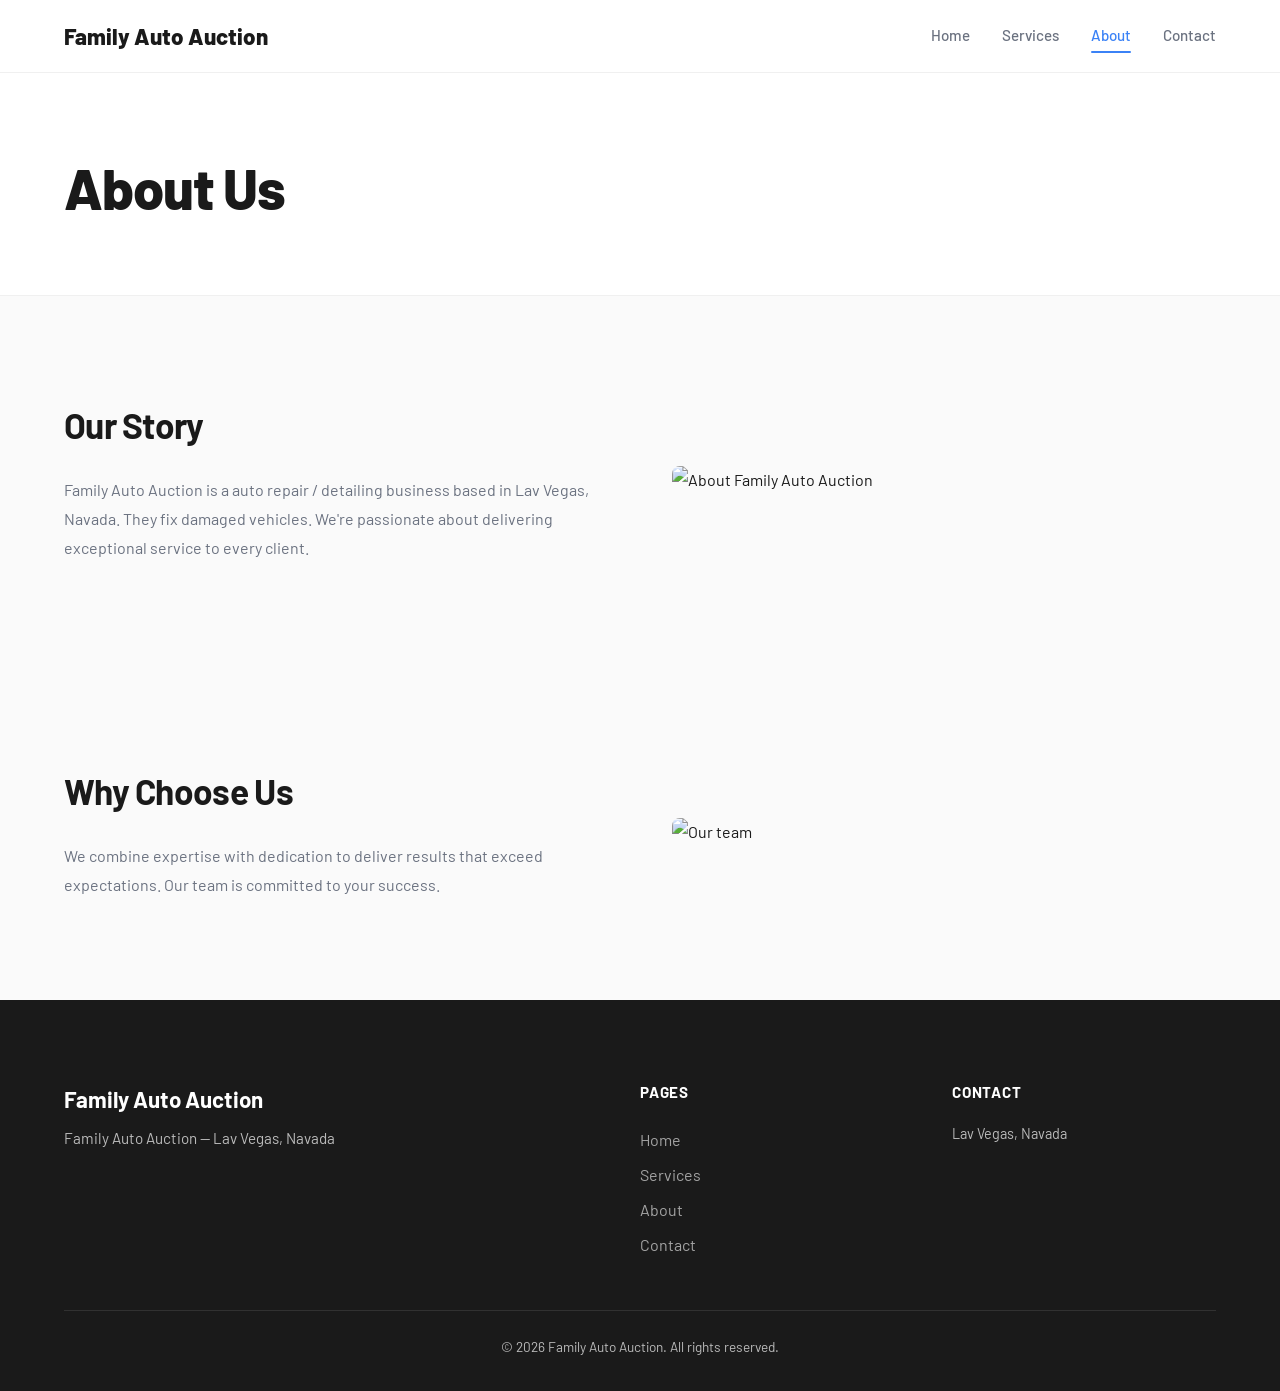
==== about.html @ 55a5dd32 "Initial site build" ====
<!DOCTYPE html>
<html lang="en">
<head>
  <meta charset="UTF-8">
  <meta name="viewport" content="width=device-width, initial-scale=1.0">
  <title>About | Family Auto Auction</title>
  <meta name="description" content="They fix damaged vehicles">
  <meta property="og:title" content="About | Family Auto Auction">
  <meta property="og:description" content="They fix damaged vehicles">
  <meta property="og:image" content="https://images.pexels.com/photos/8986138/pexels-photo-8986138.jpeg?auto=compress&amp;cs=tinysrgb&amp;dpr=2&amp;h=650&amp;w=940">
  <meta property="og:type" content="website">
  <meta name="twitter:card" content="summary_large_image">
  <link rel="preconnect" href="https://fonts.googleapis.com">
  <link rel="preconnect" href="https://fonts.gstatic.com" crossorigin>
  <link href="https://fonts.googleapis.com/css2?family=Barlow:wght@400;600;700;800&family=Barlow:wght@300;400;500;600&display=swap" rel="stylesheet">
  <link rel="stylesheet" href="css/styles.css">
  <script type="application/ld+json">
  {
    "@context": "https://schema.org",
    "@type": "LocalBusiness",
    "name": "Family Auto Auction",
    "description": "They fix damaged vehicles",
    "address": { "@type": "PostalAddress", "addressLocality": "Lav Vegas, Navada" }
  }
  </script>
</head>
<body>

  <nav class="navbar" id="navbar">
    <div class="container nav-container">
      <a href="index.html" class="logo">Family Auto Auction</a>
      <button class="hamburger" id="hamburger" aria-label="Toggle menu">
        <span></span><span></span><span></span>
      </button>
      <div class="nav-links" id="nav-links">
        <a href="index.html" class="">Home</a>
          <a href="services.html" class="">Services</a>
          <a href="about.html" class="active">About</a>
          <a href="contact.html" class="">Contact</a>
      </div>
    </div>
  </nav>

  <section class="page-hero">
    <div class="container">
      <h1 class="fade-in">About Us</h1>
    </div>
  </section>

  <section class="section">
    <div class="container about-grid">
      <div class="about-text fade-in">
        <h2>Our Story</h2>
        <p>Family Auto Auction is a auto repair / detailing business based in Lav Vegas, Navada. They fix damaged vehicles. We're passionate about delivering exceptional service to every client.</p>
      </div>
      <div class="about-image fade-in"><img src="https://images.pexels.com/photos/5313182/pexels-photo-5313182.jpeg?auto=compress&amp;cs=tinysrgb&amp;h=650&amp;w=940" alt="About Family Auto Auction" loading="lazy"></div>
    </div>
  </section>

  
  <section class="section section-alt">
    <div class="container about-grid about-grid-reverse">
      <div class="about-image fade-in"><img src="https://images.pexels.com/photos/8297442/pexels-photo-8297442.jpeg?auto=compress&amp;cs=tinysrgb&amp;h=350" alt="Our team" loading="lazy"></div>
      <div class="about-text fade-in">
        <h2>Why Choose Us</h2>
        <p>We combine expertise with dedication to deliver results that exceed expectations. Our team is committed to your success.</p>
      </div>
    </div>
  </section>


  <footer class="footer">
    <div class="container">
      <div class="footer-grid">
        <div class="footer-brand">
          <h3 class="footer-logo">Family Auto Auction</h3>
          <p class="footer-tagline">Family Auto Auction — Lav Vegas, Navada</p>
        </div>
        <div class="footer-links">
          <h4>Pages</h4>
          <a href="index.html">Home</a>
          <a href="services.html">Services</a>
          <a href="about.html">About</a>
          <a href="contact.html">Contact</a>
        </div>
        <div class="footer-contact">
          <h4>Contact</h4>
          <p>Lav Vegas, Navada</p>
          
        </div>
      </div>
      <div class="footer-bottom">
        <p>&copy; 2026 Family Auto Auction. All rights reserved.</p>
      </div>
    </div>
  </footer>
  <script src="js/main.js"></script>
</body>
</html>
---- css/styles.css ----
*, *::before, *::after { box-sizing: border-box; margin: 0; padding: 0; }

:root {
  --primary: #3B82F6;
  --secondary: #e0aa52;
  --accent: #d3e830;
  --bg: #FAFAFA;
  --surface: #FFFFFF;
  --text: #1A1A1A;
  --text-muted: #6B7280;
  --radius: 8px;
  --font-display: 'Barlow', sans-serif;
  --font-body: 'Barlow', sans-serif;
}

html { scroll-behavior: smooth; }

body {
  font-family: var(--font-body);
  color: var(--text);
  background: var(--bg);
  line-height: 1.7;
  -webkit-font-smoothing: antialiased;
}

.container { max-width: 1200px; margin: 0 auto; padding: 0 24px; }

/* NAV */
.navbar {
  position: fixed; top: 0; left: 0; right: 0; z-index: 1000;
  background: rgba(255,255,255,0.95); backdrop-filter: blur(12px);
  border-bottom: 1px solid rgba(0,0,0,0.06);
  transition: box-shadow 0.3s;
}
.navbar.scrolled { box-shadow: 0 2px 20px rgba(0,0,0,0.08); }
.nav-container { display: flex; align-items: center; justify-content: space-between; height: 72px; }
.logo {
  font-family: var(--font-display); font-weight: 800; font-size: 1.4rem;
  color: var(--text); text-decoration: none;
}
.nav-links { display: flex; gap: 32px; }
.nav-links a {
  font-family: var(--font-body); font-weight: 500; font-size: 0.95rem;
  color: var(--text-muted); text-decoration: none; transition: color 0.2s;
  position: relative;
}
.nav-links a:hover, .nav-links a.active { color: var(--primary); }
.nav-links a.active::after {
  content: ''; position: absolute; bottom: -4px; left: 0; right: 0;
  height: 2px; background: var(--primary); border-radius: 1px;
}
.hamburger {
  display: none; flex-direction: column; gap: 5px; background: none;
  border: none; cursor: pointer; padding: 4px;
}
.hamburger span { display: block; width: 24px; height: 2px; background: var(--text); transition: 0.3s; border-radius: 1px; }
.hamburger.active span:nth-child(1) { transform: rotate(45deg) translate(5px, 5px); }
.hamburger.active span:nth-child(2) { opacity: 0; }
.hamburger.active span:nth-child(3) { transform: rotate(-45deg) translate(5px, -5px); }

/* HERO */
.hero {
  min-height: 100vh; display: flex; align-items: center;
  background-size: cover; background-position: center; position: relative;
}
.hero-overlay {
  position: absolute; inset: 0;
  background: linear-gradient(135deg, rgba(0,0,0,0.7) 0%, rgba(0,0,0,0.4) 100%);
}
.hero-content { position: relative; z-index: 1; max-width: 680px; padding-top: 72px; }
.hero-title {
  font-family: var(--font-display); font-size: clamp(2.5rem, 6vw, 4.5rem);
  font-weight: 800; color: #fff; line-height: 1.1; margin-bottom: 20px;
  letter-spacing: -0.02em;
}
.hero-subtitle { font-size: clamp(1.1rem, 2vw, 1.35rem); color: rgba(255,255,255,0.85); margin-bottom: 36px; line-height: 1.6; }
.hero-ctas { display: flex; gap: 16px; flex-wrap: wrap; }

/* BUTTONS */
.btn {
  display: inline-block; padding: 14px 32px; border-radius: var(--radius);
  font-family: var(--font-body); font-weight: 600; font-size: 1rem;
  text-decoration: none; transition: all 0.25s; cursor: pointer; border: none;
}
.btn-primary { background: var(--primary); color: #fff; }
.btn-primary:hover { filter: brightness(1.1); transform: translateY(-2px); box-shadow: 0 8px 25px rgba(0,0,0,0.15); }
.btn-secondary { background: transparent; color: #fff; border: 2px solid rgba(255,255,255,0.4); }
.btn-secondary:hover { border-color: #fff; background: rgba(255,255,255,0.1); }

/* SECTIONS */
.section { padding: 100px 0; }
.section-alt { background: var(--bg); }
.section-title {
  font-family: var(--font-display); font-size: clamp(2rem, 4vw, 3rem);
  font-weight: 700; text-align: center; margin-bottom: 60px;
  letter-spacing: -0.02em;
}
.page-hero {
  padding: 140px 0 60px; background: var(--surface);
  border-bottom: 1px solid rgba(0,0,0,0.06);
}
.page-hero h1 {
  font-family: var(--font-display); font-size: clamp(2.5rem, 5vw, 3.5rem);
  font-weight: 800; letter-spacing: -0.02em;
}
.page-hero p { color: var(--text-muted); font-size: 1.2rem; margin-top: 12px; }

/* SERVICES */
.services-grid { display: grid; grid-template-columns: repeat(auto-fit, minmax(320px, 1fr)); gap: 32px; }
.service-card {
  background: var(--surface); border-radius: var(--radius); overflow: hidden;
  box-shadow: 0 1px 3px rgba(0,0,0,0.06); transition: transform 0.3s, box-shadow 0.3s;
}
.service-card:hover { transform: translateY(-6px); box-shadow: 0 12px 40px rgba(0,0,0,0.1); }
.service-card-img { width: 100%; height: 220px; object-fit: cover; }
.service-card h3 {
  font-family: var(--font-display); font-size: 1.3rem; font-weight: 700;
  padding: 24px 24px 8px; letter-spacing: -0.01em;
}
.service-card p { padding: 0 24px 24px; color: var(--text-muted); font-size: 0.95rem; }

.services-detail-list { display: flex; flex-direction: column; gap: 80px; }
.service-detail {
  display: grid; grid-template-columns: 1fr 1fr; gap: 48px; align-items: center;
}
.service-detail:nth-child(even) { direction: rtl; }
.service-detail:nth-child(even) > * { direction: ltr; }
.service-detail-img { width: 100%; border-radius: var(--radius); object-fit: cover; aspect-ratio: 4/3; }
.service-detail-content h2 {
  font-family: var(--font-display); font-size: 2rem; font-weight: 700;
  margin-bottom: 16px; letter-spacing: -0.02em;
}
.service-detail-content p { color: var(--text-muted); margin-bottom: 24px; line-height: 1.7; }

/* TESTIMONIALS */
.testimonials-section { background: var(--surface); }
.testimonials-grid { display: grid; grid-template-columns: repeat(auto-fit, minmax(300px, 1fr)); gap: 32px; }
.testimonial-card {
  padding: 32px; background: var(--bg); border-radius: var(--radius);
  border: 1px solid rgba(0,0,0,0.06);
}
.stars { color: var(--accent); font-size: 1.2rem; margin-bottom: 16px; }
.testimonial-text { font-style: italic; color: var(--text); line-height: 1.7; margin-bottom: 16px; }
.testimonial-author { font-weight: 600; color: var(--text-muted); font-size: 0.9rem; }

/* CTA SECTION */
.cta-section {
  position: relative; background-size: cover; background-position: center;
  text-align: center; padding: 120px 0;
}
.cta-content { position: relative; z-index: 1; }
.cta-content h2 {
  font-family: var(--font-display); color: #fff;
  font-size: clamp(2rem, 4vw, 3rem); font-weight: 700; margin-bottom: 16px;
}
.cta-content p { color: rgba(255,255,255,0.85); font-size: 1.15rem; margin-bottom: 32px; max-width: 600px; margin-inline: auto; }

/* ABOUT */
.about-grid { display: grid; grid-template-columns: 1fr 1fr; gap: 64px; align-items: center; }
.about-grid-reverse { direction: rtl; }
.about-grid-reverse > * { direction: ltr; }
.about-text h2 {
  font-family: var(--font-display); font-size: 2.2rem; font-weight: 700;
  margin-bottom: 20px; letter-spacing: -0.02em;
}
.about-text p { color: var(--text-muted); line-height: 1.8; }
.about-image img { width: 100%; border-radius: var(--radius); object-fit: cover; aspect-ratio: 4/3; }

/* CONTACT */
.contact-grid { display: grid; grid-template-columns: 1.2fr 0.8fr; gap: 64px; }
.contact-form { display: flex; flex-direction: column; gap: 20px; }
.form-group { display: flex; flex-direction: column; gap: 6px; }
.form-group label { font-weight: 500; font-size: 0.9rem; color: var(--text); }
.form-group input, .form-group textarea {
  padding: 12px 16px; border: 1px solid rgba(0,0,0,0.12); border-radius: var(--radius);
  font-family: var(--font-body); font-size: 1rem; transition: border-color 0.2s;
  background: var(--surface);
}
.form-group input:focus, .form-group textarea:focus {
  outline: none; border-color: var(--primary); box-shadow: 0 0 0 3px rgba(13,148,136,0.1);
}
.contact-info h3 {
  font-family: var(--font-display); font-size: 1.5rem; font-weight: 700; margin-bottom: 24px;
}
.info-item { margin-bottom: 20px; }
.info-item strong { display: block; font-size: 0.85rem; text-transform: uppercase; letter-spacing: 0.05em; color: var(--primary); margin-bottom: 4px; }
.info-item p { color: var(--text-muted); }

/* FOOTER */
.footer { background: var(--text); color: rgba(255,255,255,0.7); padding: 80px 0 32px; }
.footer-grid { display: grid; grid-template-columns: 2fr 1fr 1fr; gap: 48px; margin-bottom: 48px; }
.footer-logo { font-family: var(--font-display); color: #fff; font-size: 1.4rem; margin-bottom: 8px; }
.footer-tagline { font-size: 0.95rem; }
.footer-links h4, .footer-contact h4 {
  color: #fff; font-family: var(--font-display); font-size: 0.95rem;
  text-transform: uppercase; letter-spacing: 0.05em; margin-bottom: 16px;
}
.footer-links a { display: block; color: rgba(255,255,255,0.6); text-decoration: none; padding: 4px 0; transition: color 0.2s; }
.footer-links a:hover { color: #fff; }
.footer-contact p { font-size: 0.9rem; margin-bottom: 4px; }
.footer-bottom {
  border-top: 1px solid rgba(255,255,255,0.1); padding-top: 24px; text-align: center; font-size: 0.85rem;
}

/* ANIMATIONS */
.fade-in { opacity: 0; transform: translateY(24px); transition: opacity 0.6s ease, transform 0.6s ease; }
.fade-in.visible { opacity: 1; transform: translateY(0); }

/* RESPONSIVE */
@media (max-width: 768px) {
  .hamburger { display: flex; }
  .nav-links {
    position: fixed; top: 72px; left: 0; right: 0; background: var(--surface);
    flex-direction: column; padding: 24px; gap: 16px;
    transform: translateY(-100%); opacity: 0; transition: 0.3s; pointer-events: none;
    box-shadow: 0 4px 20px rgba(0,0,0,0.1);
  }
  .nav-links.open { transform: translateY(0); opacity: 1; pointer-events: all; }
  .hero-content { padding: 0 8px; padding-top: 72px; }
  .services-grid { grid-template-columns: 1fr; }
  .service-detail { grid-template-columns: 1fr; }
  .service-detail:nth-child(even) { direction: ltr; }
  .about-grid, .about-grid-reverse { grid-template-columns: 1fr; direction: ltr; }
  .contact-grid { grid-template-columns: 1fr; }
  .footer-grid { grid-template-columns: 1fr; }
  .testimonials-grid { grid-template-columns: 1fr; }
}
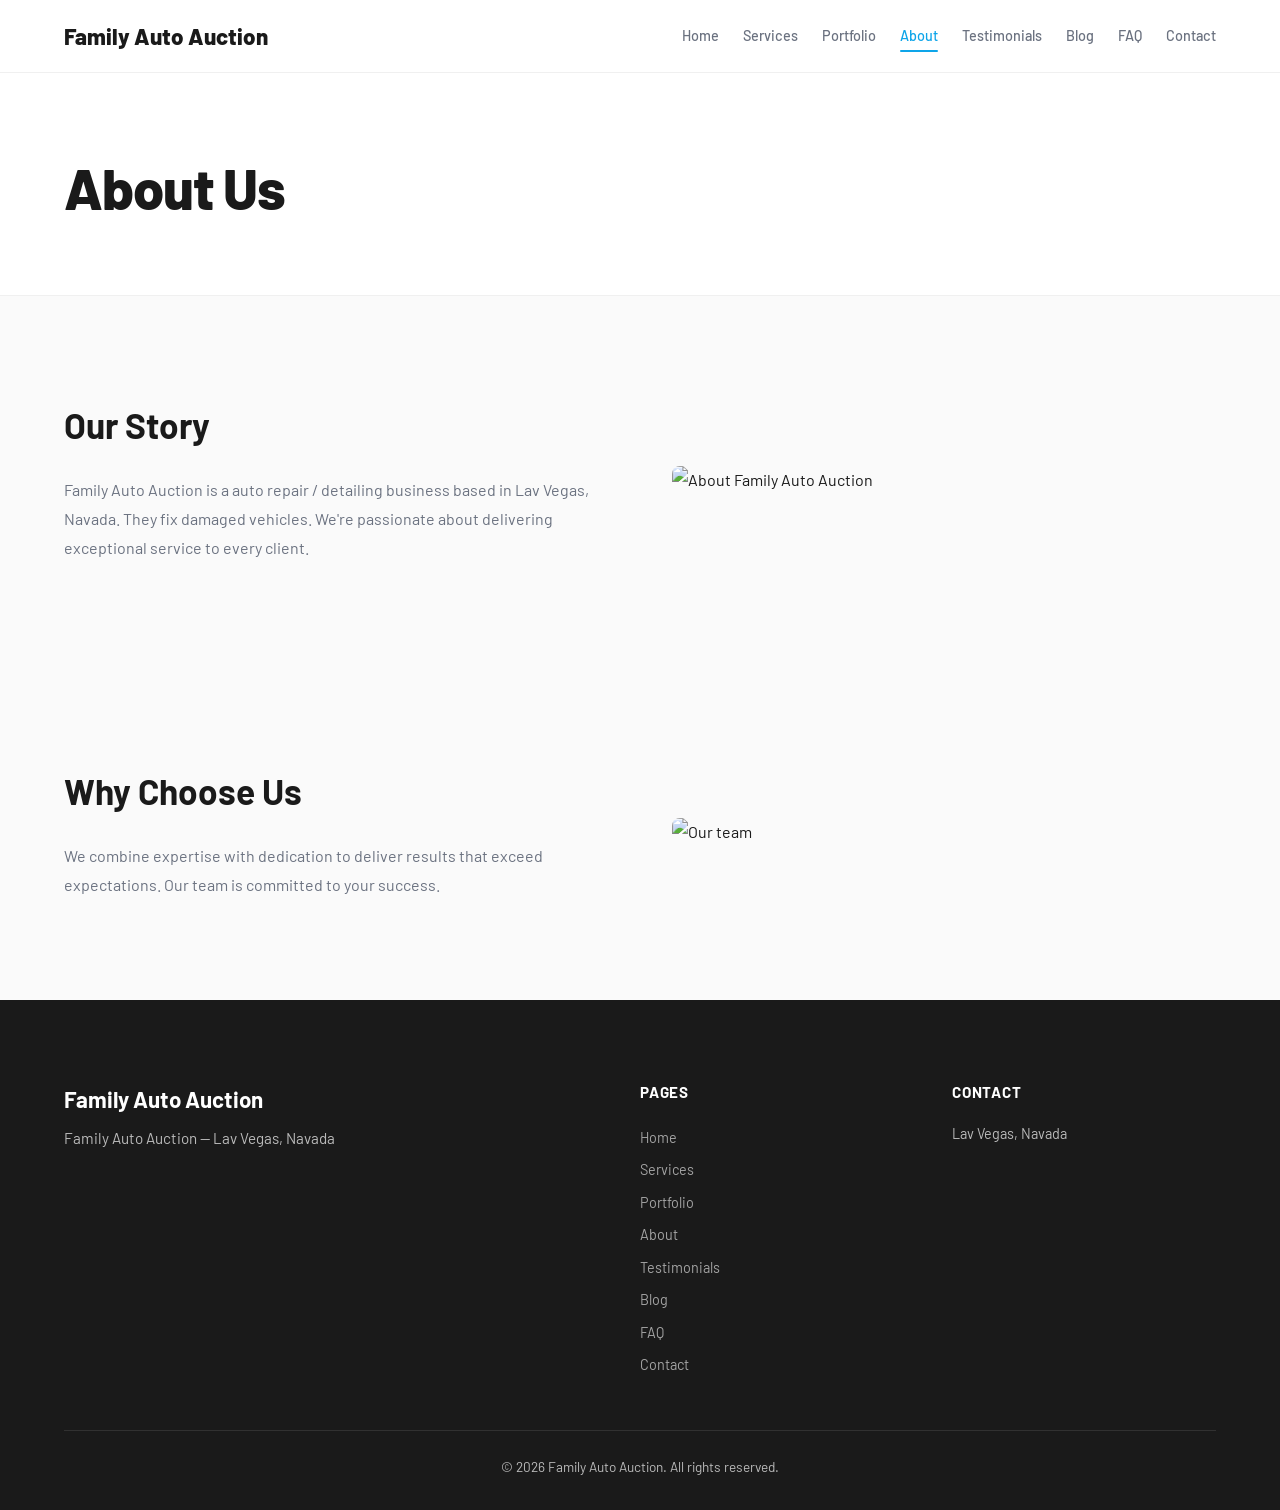
==== commit 95fea8c4: "Initial site build" ====
--- a/about.html
+++ b/about.html
@@ -35,7 +35,11 @@
       <div class="nav-links" id="nav-links">
         <a href="index.html" class="">Home</a>
           <a href="services.html" class="">Services</a>
+          <a href="portfolio.html" class="">Portfolio</a>
           <a href="about.html" class="active">About</a>
+          <a href="testimonials.html" class="">Testimonials</a>
+          <a href="blog.html" class="">Blog</a>
+          <a href="faq.html" class="">FAQ</a>
           <a href="contact.html" class="">Contact</a>
       </div>
     </div>
@@ -80,7 +84,11 @@
           <h4>Pages</h4>
           <a href="index.html">Home</a>
           <a href="services.html">Services</a>
+          <a href="portfolio.html">Portfolio</a>
           <a href="about.html">About</a>
+          <a href="testimonials.html">Testimonials</a>
+          <a href="blog.html">Blog</a>
+          <a href="faq.html">FAQ</a>
           <a href="contact.html">Contact</a>
         </div>
         <div class="footer-contact">
--- a/css/styles.css
+++ b/css/styles.css
@@ -1,9 +1,9 @@
 *, *::before, *::after { box-sizing: border-box; margin: 0; padding: 0; }
 
 :root {
-  --primary: #3B82F6;
-  --secondary: #e0aa52;
-  --accent: #d3e830;
+  --primary: #0EA5E9;
+  --secondary: #df7849;
+  --accent: #e8c630;
   --bg: #FAFAFA;
   --surface: #FFFFFF;
   --text: #1A1A1A;
@@ -38,9 +38,9 @@
   font-family: var(--font-display); font-weight: 800; font-size: 1.4rem;
   color: var(--text); text-decoration: none;
 }
-.nav-links { display: flex; gap: 32px; }
+.nav-links { display: flex; gap: 24px; }
 .nav-links a {
-  font-family: var(--font-body); font-weight: 500; font-size: 0.95rem;
+  font-family: var(--font-body); font-weight: 500; font-size: 0.9rem;
   color: var(--text-muted); text-decoration: none; transition: color 0.2s;
   position: relative;
 }
@@ -86,6 +86,9 @@
 .btn-primary:hover { filter: brightness(1.1); transform: translateY(-2px); box-shadow: 0 8px 25px rgba(0,0,0,0.15); }
 .btn-secondary { background: transparent; color: #fff; border: 2px solid rgba(255,255,255,0.4); }
 .btn-secondary:hover { border-color: #fff; background: rgba(255,255,255,0.1); }
+.btn-outline { background: transparent; color: var(--primary); border: 2px solid var(--primary); }
+.btn-outline:hover { background: var(--primary); color: #fff; }
+.section-cta { text-align: center; margin-top: 48px; }
 
 /* SECTIONS */
 .section { padding: 100px 0; }
@@ -118,30 +121,81 @@
   padding: 24px 24px 8px; letter-spacing: -0.01em;
 }
 .service-card p { padding: 0 24px 24px; color: var(--text-muted); font-size: 0.95rem; }
-
 .services-detail-list { display: flex; flex-direction: column; gap: 80px; }
-.service-detail {
-  display: grid; grid-template-columns: 1fr 1fr; gap: 48px; align-items: center;
-}
+.service-detail { display: grid; grid-template-columns: 1fr 1fr; gap: 48px; align-items: center; }
 .service-detail:nth-child(even) { direction: rtl; }
 .service-detail:nth-child(even) > * { direction: ltr; }
 .service-detail-img { width: 100%; border-radius: var(--radius); object-fit: cover; aspect-ratio: 4/3; }
-.service-detail-content h2 {
-  font-family: var(--font-display); font-size: 2rem; font-weight: 700;
-  margin-bottom: 16px; letter-spacing: -0.02em;
-}
+.service-detail-content h2 { font-family: var(--font-display); font-size: 2rem; font-weight: 700; margin-bottom: 16px; }
 .service-detail-content p { color: var(--text-muted); margin-bottom: 24px; line-height: 1.7; }
+
+/* PORTFOLIO */
+.portfolio-grid { display: grid; grid-template-columns: repeat(auto-fit, minmax(280px, 1fr)); gap: 32px; }
+.portfolio-card {
+  background: var(--surface); border-radius: var(--radius); overflow: hidden;
+  box-shadow: 0 1px 3px rgba(0,0,0,0.06); transition: transform 0.3s, box-shadow 0.3s;
+}
+.portfolio-card:hover { transform: translateY(-6px); box-shadow: 0 12px 40px rgba(0,0,0,0.1); }
+.portfolio-img-wrap img { width: 100%; height: 240px; object-fit: cover; display: block; }
+.portfolio-card-body { padding: 24px; }
+.portfolio-card-body h3 { font-family: var(--font-display); font-size: 1.2rem; font-weight: 700; margin-bottom: 8px; }
+.portfolio-card-body p { color: var(--text-muted); font-size: 0.95rem; }
 
 /* TESTIMONIALS */
 .testimonials-section { background: var(--surface); }
 .testimonials-grid { display: grid; grid-template-columns: repeat(auto-fit, minmax(300px, 1fr)); gap: 32px; }
-.testimonial-card {
-  padding: 32px; background: var(--bg); border-radius: var(--radius);
+.testimonial-card, .testimonial-card-full {
+  padding: 32px; background: var(--surface); border-radius: var(--radius);
   border: 1px solid rgba(0,0,0,0.06);
 }
+.testimonial-card-full { background: var(--bg); }
+.testimonials-list { display: flex; flex-direction: column; gap: 24px; max-width: 800px; margin: 0 auto; }
 .stars { color: var(--accent); font-size: 1.2rem; margin-bottom: 16px; }
 .testimonial-text { font-style: italic; color: var(--text); line-height: 1.7; margin-bottom: 16px; }
 .testimonial-author { font-weight: 600; color: var(--text-muted); font-size: 0.9rem; }
+.testimonial-meta { display: flex; justify-content: space-between; align-items: center; }
+.testimonial-time { color: var(--text-muted); font-size: 0.85rem; }
+.testimonials-empty { text-align: center; padding: 60px 20px; }
+.empty-icon { font-size: 3rem; margin-bottom: 20px; }
+.testimonials-empty h2 { font-family: var(--font-display); margin-bottom: 16px; }
+.testimonials-empty p { color: var(--text-muted); margin-bottom: 32px; max-width: 500px; margin-inline: auto; }
+
+/* BLOG */
+.blog-grid { display: grid; grid-template-columns: repeat(auto-fit, minmax(340px, 1fr)); gap: 32px; }
+.blog-card {
+  background: var(--surface); border-radius: var(--radius); overflow: hidden;
+  box-shadow: 0 1px 3px rgba(0,0,0,0.06); transition: transform 0.3s, box-shadow 0.3s;
+}
+.blog-card:hover { transform: translateY(-4px); box-shadow: 0 12px 40px rgba(0,0,0,0.1); }
+.blog-card-img { width: 100%; height: 200px; object-fit: cover; }
+.blog-card-body { padding: 24px; }
+.blog-category {
+  display: inline-block; font-size: 0.75rem; font-weight: 600; text-transform: uppercase;
+  letter-spacing: 0.08em; color: var(--primary); margin-bottom: 12px;
+}
+.blog-card-body h2 { font-family: var(--font-display); font-size: 1.3rem; font-weight: 700; margin-bottom: 12px; line-height: 1.3; }
+.blog-card-body p { color: var(--text-muted); font-size: 0.95rem; margin-bottom: 16px; }
+.blog-date { font-size: 0.8rem; color: var(--text-muted); }
+
+/* FAQ */
+.faq-container { max-width: 800px; margin: 0 auto; }
+.faq-list { display: flex; flex-direction: column; gap: 8px; }
+.faq-item { border: 1px solid rgba(0,0,0,0.08); border-radius: var(--radius); overflow: hidden; }
+.faq-question {
+  width: 100%; padding: 20px 24px; display: flex; justify-content: space-between; align-items: center;
+  background: var(--surface); border: none; cursor: pointer; text-align: left;
+  font-family: var(--font-body); font-size: 1.05rem; font-weight: 600; color: var(--text);
+  transition: background 0.2s;
+}
+.faq-question:hover { background: var(--bg); }
+.faq-icon { transition: transform 0.3s; flex-shrink: 0; margin-left: 16px; }
+.faq-item.open .faq-icon { transform: rotate(180deg); }
+.faq-answer {
+  max-height: 0; overflow: hidden; transition: max-height 0.3s ease, padding 0.3s ease;
+  background: var(--surface);
+}
+.faq-item.open .faq-answer { max-height: 300px; padding: 0 24px 20px; }
+.faq-answer p { color: var(--text-muted); line-height: 1.7; }
 
 /* CTA SECTION */
 .cta-section {
@@ -149,20 +203,14 @@
   text-align: center; padding: 120px 0;
 }
 .cta-content { position: relative; z-index: 1; }
-.cta-content h2 {
-  font-family: var(--font-display); color: #fff;
-  font-size: clamp(2rem, 4vw, 3rem); font-weight: 700; margin-bottom: 16px;
-}
+.cta-content h2 { font-family: var(--font-display); color: #fff; font-size: clamp(2rem, 4vw, 3rem); font-weight: 700; margin-bottom: 16px; }
 .cta-content p { color: rgba(255,255,255,0.85); font-size: 1.15rem; margin-bottom: 32px; max-width: 600px; margin-inline: auto; }
 
 /* ABOUT */
 .about-grid { display: grid; grid-template-columns: 1fr 1fr; gap: 64px; align-items: center; }
 .about-grid-reverse { direction: rtl; }
 .about-grid-reverse > * { direction: ltr; }
-.about-text h2 {
-  font-family: var(--font-display); font-size: 2.2rem; font-weight: 700;
-  margin-bottom: 20px; letter-spacing: -0.02em;
-}
+.about-text h2 { font-family: var(--font-display); font-size: 2.2rem; font-weight: 700; margin-bottom: 20px; }
 .about-text p { color: var(--text-muted); line-height: 1.8; }
 .about-image img { width: 100%; border-radius: var(--radius); object-fit: cover; aspect-ratio: 4/3; }
 
@@ -173,15 +221,12 @@
 .form-group label { font-weight: 500; font-size: 0.9rem; color: var(--text); }
 .form-group input, .form-group textarea {
   padding: 12px 16px; border: 1px solid rgba(0,0,0,0.12); border-radius: var(--radius);
-  font-family: var(--font-body); font-size: 1rem; transition: border-color 0.2s;
-  background: var(--surface);
+  font-family: var(--font-body); font-size: 1rem; transition: border-color 0.2s; background: var(--surface);
 }
 .form-group input:focus, .form-group textarea:focus {
   outline: none; border-color: var(--primary); box-shadow: 0 0 0 3px rgba(13,148,136,0.1);
 }
-.contact-info h3 {
-  font-family: var(--font-display); font-size: 1.5rem; font-weight: 700; margin-bottom: 24px;
-}
+.contact-info h3 { font-family: var(--font-display); font-size: 1.5rem; font-weight: 700; margin-bottom: 24px; }
 .info-item { margin-bottom: 20px; }
 .info-item strong { display: block; font-size: 0.85rem; text-transform: uppercase; letter-spacing: 0.05em; color: var(--primary); margin-bottom: 4px; }
 .info-item p { color: var(--text-muted); }
@@ -195,12 +240,10 @@
   color: #fff; font-family: var(--font-display); font-size: 0.95rem;
   text-transform: uppercase; letter-spacing: 0.05em; margin-bottom: 16px;
 }
-.footer-links a { display: block; color: rgba(255,255,255,0.6); text-decoration: none; padding: 4px 0; transition: color 0.2s; }
+.footer-links a { display: block; color: rgba(255,255,255,0.6); text-decoration: none; padding: 4px 0; transition: color 0.2s; font-size: 0.9rem; }
 .footer-links a:hover { color: #fff; }
 .footer-contact p { font-size: 0.9rem; margin-bottom: 4px; }
-.footer-bottom {
-  border-top: 1px solid rgba(255,255,255,0.1); padding-top: 24px; text-align: center; font-size: 0.85rem;
-}
+.footer-bottom { border-top: 1px solid rgba(255,255,255,0.1); padding-top: 24px; text-align: center; font-size: 0.85rem; }
 
 /* ANIMATIONS */
 .fade-in { opacity: 0; transform: translateY(24px); transition: opacity 0.6s ease, transform 0.6s ease; }
@@ -211,13 +254,13 @@
   .hamburger { display: flex; }
   .nav-links {
     position: fixed; top: 72px; left: 0; right: 0; background: var(--surface);
-    flex-direction: column; padding: 24px; gap: 16px;
+    flex-direction: column; padding: 24px; gap: 12px;
     transform: translateY(-100%); opacity: 0; transition: 0.3s; pointer-events: none;
-    box-shadow: 0 4px 20px rgba(0,0,0,0.1);
+    box-shadow: 0 4px 20px rgba(0,0,0,0.1); max-height: calc(100vh - 72px); overflow-y: auto;
   }
   .nav-links.open { transform: translateY(0); opacity: 1; pointer-events: all; }
   .hero-content { padding: 0 8px; padding-top: 72px; }
-  .services-grid { grid-template-columns: 1fr; }
+  .services-grid, .portfolio-grid, .blog-grid { grid-template-columns: 1fr; }
   .service-detail { grid-template-columns: 1fr; }
   .service-detail:nth-child(even) { direction: ltr; }
   .about-grid, .about-grid-reverse { grid-template-columns: 1fr; direction: ltr; }
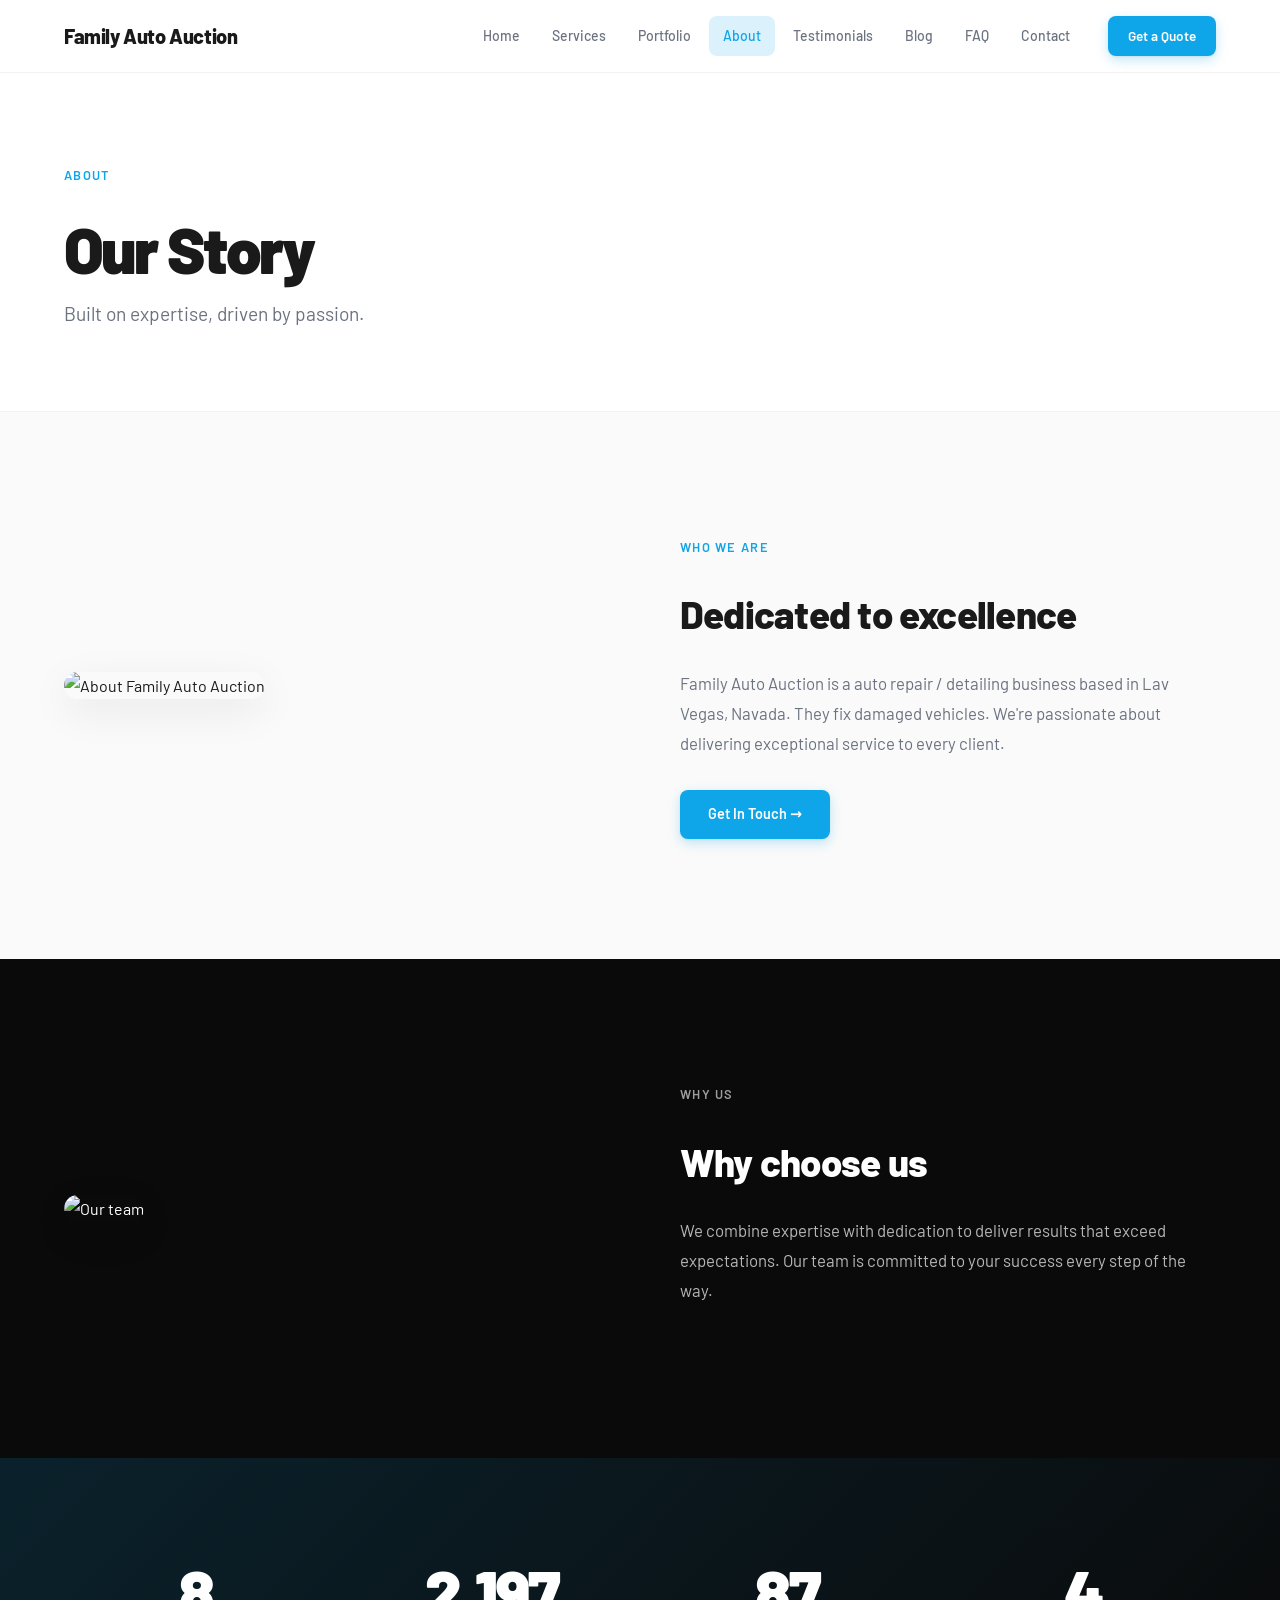
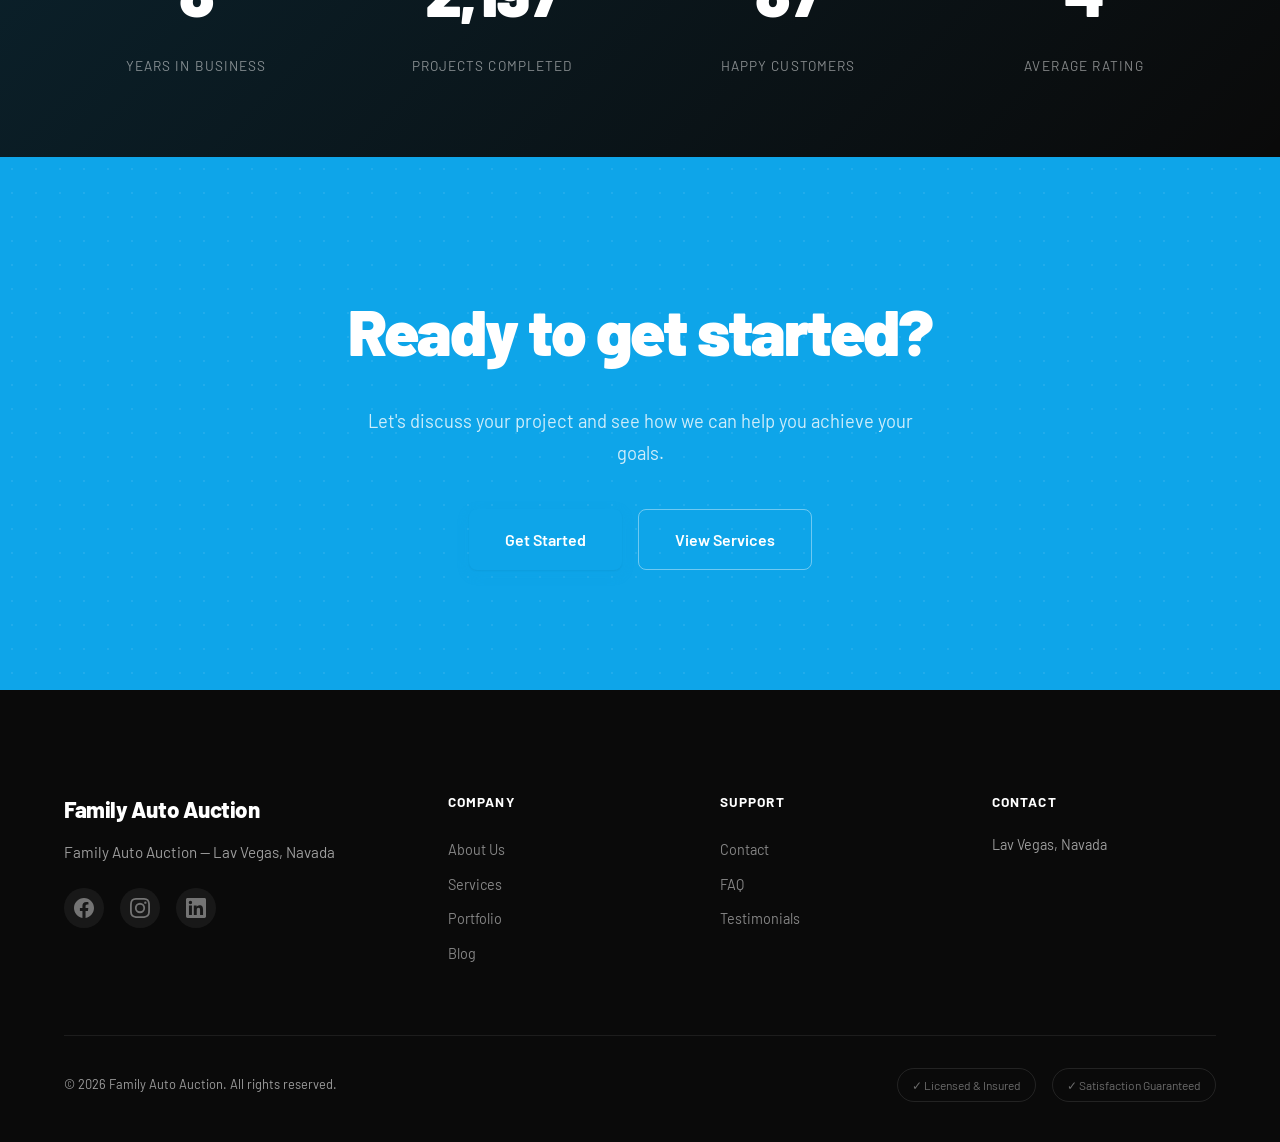
==== commit 288d0334: "Initial site build" ====
--- a/about.html
+++ b/about.html
@@ -12,7 +12,7 @@
   <meta name="twitter:card" content="summary_large_image">
   <link rel="preconnect" href="https://fonts.googleapis.com">
   <link rel="preconnect" href="https://fonts.gstatic.com" crossorigin>
-  <link href="https://fonts.googleapis.com/css2?family=Barlow:wght@400;600;700;800&family=Barlow:wght@300;400;500;600&display=swap" rel="stylesheet">
+  <link href="https://fonts.googleapis.com/css2?family=Barlow:wght@400;500;600;700;800;900&family=Barlow:wght@300;400;500;600&display=swap" rel="stylesheet">
   <link rel="stylesheet" href="css/styles.css">
   <script type="application/ld+json">
   {
@@ -26,79 +26,137 @@
 </head>
 <body>
 
-  <nav class="navbar" id="navbar">
-    <div class="container nav-container">
-      <a href="index.html" class="logo">Family Auto Auction</a>
-      <button class="hamburger" id="hamburger" aria-label="Toggle menu">
+  <nav class="nav" id="nav">
+    <div class="nav__inner">
+      <a href="index.html" class="nav__logo">Family Auto Auction</a>
+      <button class="nav__toggle" id="navToggle" aria-label="Menu">
         <span></span><span></span><span></span>
       </button>
-      <div class="nav-links" id="nav-links">
-        <a href="index.html" class="">Home</a>
-          <a href="services.html" class="">Services</a>
-          <a href="portfolio.html" class="">Portfolio</a>
-          <a href="about.html" class="active">About</a>
-          <a href="testimonials.html" class="">Testimonials</a>
-          <a href="blog.html" class="">Blog</a>
-          <a href="faq.html" class="">FAQ</a>
-          <a href="contact.html" class="">Contact</a>
+      <div class="nav__menu" id="navMenu">
+        <div class="nav__links">
+            <a href="index.html" class="">Home</a>
+            <a href="services.html" class="">Services</a>
+            <a href="portfolio.html" class="">Portfolio</a>
+            <a href="about.html" class="active">About</a>
+            <a href="testimonials.html" class="">Testimonials</a>
+            <a href="blog.html" class="">Blog</a>
+            <a href="faq.html" class="">FAQ</a>
+            <a href="contact.html" class="">Contact</a>
+        </div>
+        <a href="contact.html" class="btn btn--sm btn--primary nav__cta">Get a Quote</a>
       </div>
     </div>
   </nav>
 
   <section class="page-hero">
     <div class="container">
-      <h1 class="fade-in">About Us</h1>
+      <span class="section__badge reveal">About</span>
+      <h1 class="page-hero__title reveal">Our Story</h1>
+      <p class="page-hero__subtitle reveal">Built on expertise, driven by passion.</p>
     </div>
   </section>
 
   <section class="section">
-    <div class="container about-grid">
-      <div class="about-text fade-in">
-        <h2>Our Story</h2>
-        <p>Family Auto Auction is a auto repair / detailing business based in Lav Vegas, Navada. They fix damaged vehicles. We're passionate about delivering exceptional service to every client.</p>
+    <div class="container">
+      <div class="split">
+        <div class="split__media reveal"><img src="https://images.pexels.com/photos/5313182/pexels-photo-5313182.jpeg?auto=compress&amp;cs=tinysrgb&amp;h=650&amp;w=940" alt="About Family Auto Auction" loading="lazy"></div>
+        <div class="split__content reveal">
+          <span class="section__badge">Who We Are</span>
+          <h2 class="split__title">Dedicated to excellence</h2>
+          <p class="split__text">Family Auto Auction is a auto repair / detailing business based in Lav Vegas, Navada. They fix damaged vehicles. We're passionate about delivering exceptional service to every client.</p>
+          <a href="contact.html" class="btn btn--primary">Get In Touch →</a>
+        </div>
       </div>
-      <div class="about-image fade-in"><img src="https://images.pexels.com/photos/5313182/pexels-photo-5313182.jpeg?auto=compress&amp;cs=tinysrgb&amp;h=650&amp;w=940" alt="About Family Auto Auction" loading="lazy"></div>
     </div>
   </section>
 
   
-  <section class="section section-alt">
-    <div class="container about-grid about-grid-reverse">
-      <div class="about-image fade-in"><img src="https://images.pexels.com/photos/8297442/pexels-photo-8297442.jpeg?auto=compress&amp;cs=tinysrgb&amp;h=350" alt="Our team" loading="lazy"></div>
-      <div class="about-text fade-in">
-        <h2>Why Choose Us</h2>
-        <p>We combine expertise with dedication to deliver results that exceed expectations. Our team is committed to your success.</p>
+  <section class="section section--dark">
+    <div class="container">
+      <div class="split split--reverse">
+        <div class="split__content reveal">
+          <span class="section__badge section__badge--light">Why Us</span>
+          <h2 class="split__title" style="color:#fff;">Why choose us</h2>
+          <p class="split__text" style="color:rgba(255,255,255,0.7);">We combine expertise with dedication to deliver results that exceed expectations. Our team is committed to your success every step of the way.</p>
+        </div>
+        <div class="split__media reveal"><img src="https://images.pexels.com/photos/8297442/pexels-photo-8297442.jpeg?auto=compress&amp;cs=tinysrgb&amp;h=350" alt="Our team" loading="lazy"></div>
       </div>
     </div>
   </section>
 
 
+  <section class="stats">
+    <div class="container">
+      <div class="stats__grid">
+        <div class="stats__item reveal">
+          <span class="stats__number" data-count="10">0</span>
+          <span class="stats__label">Years in Business</span>
+        </div>
+        <div class="stats__item reveal">
+          <span class="stats__number" data-count="2500">0</span>
+          <span class="stats__label">Projects Completed</span>
+        </div>
+        <div class="stats__item reveal">
+          <span class="stats__number" data-count="100">0</span>
+          <span class="stats__label">Happy Customers</span>
+        </div>
+        <div class="stats__item reveal">
+          <span class="stats__number" data-count="5.0">0</span>
+          <span class="stats__label">Average Rating</span>
+        </div>
+      </div>
+    </div>
+  </section>
+
+  <section class="cta-block">
+    <div class="cta-block__pattern"></div>
+    <div class="container cta-block__inner">
+      <h2 class="cta-block__title reveal">Ready to get started?</h2>
+      <p class="cta-block__text reveal">Let's discuss your project and see how we can help you achieve your goals.</p>
+      <div class="cta-block__buttons reveal">
+        <a href="contact.html" class="btn btn--primary btn--lg">Get Started</a>
+        <a href="services.html" class="btn btn--outline-white btn--lg">View Services</a>
+      </div>
+    </div>
+  </section>
+
   <footer class="footer">
     <div class="container">
-      <div class="footer-grid">
-        <div class="footer-brand">
-          <h3 class="footer-logo">Family Auto Auction</h3>
-          <p class="footer-tagline">Family Auto Auction — Lav Vegas, Navada</p>
+      <div class="footer__top">
+        <div class="footer__brand">
+          <a href="index.html" class="footer__logo">Family Auto Auction</a>
+          <p class="footer__tagline">Family Auto Auction — Lav Vegas, Navada</p>
+          <div class="footer__social">
+            <a href="#" aria-label="Facebook"><svg width="20" height="20" fill="currentColor" viewBox="0 0 24 24"><path d="M24 12.073c0-6.627-5.373-12-12-12s-12 5.373-12 12c0 5.99 4.388 10.954 10.125 11.854v-8.385H7.078v-3.47h3.047V9.43c0-3.007 1.792-4.669 4.533-4.669 1.312 0 2.686.235 2.686.235v2.953H15.83c-1.491 0-1.956.925-1.956 1.874v2.25h3.328l-.532 3.47h-2.796v8.385C19.612 23.027 24 18.062 24 12.073z"/></svg></a>
+            <a href="#" aria-label="Instagram"><svg width="20" height="20" fill="currentColor" viewBox="0 0 24 24"><path d="M12 2.163c3.204 0 3.584.012 4.85.07 3.252.148 4.771 1.691 4.919 4.919.058 1.265.069 1.645.069 4.849 0 3.205-.012 3.584-.069 4.849-.149 3.225-1.664 4.771-4.919 4.919-1.266.058-1.644.07-4.85.07-3.204 0-3.584-.012-4.849-.07-3.26-.149-4.771-1.699-4.919-4.92-.058-1.265-.07-1.644-.07-4.849 0-3.204.013-3.583.07-4.849.149-3.227 1.664-4.771 4.919-4.919 1.266-.057 1.645-.069 4.849-.069zM12 0C8.741 0 8.333.014 7.053.072 2.695.272.273 2.69.073 7.052.014 8.333 0 8.741 0 12c0 3.259.014 3.668.072 4.948.2 4.358 2.618 6.78 6.98 6.98C8.333 23.986 8.741 24 12 24c3.259 0 3.668-.014 4.948-.072 4.354-.2 6.782-2.618 6.979-6.98.059-1.28.073-1.689.073-4.948 0-3.259-.014-3.667-.072-4.947-.196-4.354-2.617-6.78-6.979-6.98C15.668.014 15.259 0 12 0zm0 5.838a6.162 6.162 0 100 12.324 6.162 6.162 0 000-12.324zM12 16a4 4 0 110-8 4 4 0 010 8zm6.406-11.845a1.44 1.44 0 100 2.881 1.44 1.44 0 000-2.881z"/></svg></a>
+            <a href="#" aria-label="LinkedIn"><svg width="20" height="20" fill="currentColor" viewBox="0 0 24 24"><path d="M20.447 20.452h-3.554v-5.569c0-1.328-.027-3.037-1.852-3.037-1.853 0-2.136 1.445-2.136 2.939v5.667H9.351V9h3.414v1.561h.046c.477-.9 1.637-1.85 3.37-1.85 3.601 0 4.267 2.37 4.267 5.455v6.286zM5.337 7.433a2.062 2.062 0 01-2.063-2.065 2.064 2.064 0 112.063 2.065zm1.782 13.019H3.555V9h3.564v11.452zM22.225 0H1.771C.792 0 0 .774 0 1.729v20.542C0 23.227.792 24 1.771 24h20.451C23.2 24 24 23.227 24 22.271V1.729C24 .774 23.2 0 22.222 0h.003z"/></svg></a>
+          </div>
         </div>
-        <div class="footer-links">
-          <h4>Pages</h4>
-          <a href="index.html">Home</a>
+        <div class="footer__col">
+          <h4>Company</h4>
+          <a href="about.html">About Us</a>
           <a href="services.html">Services</a>
           <a href="portfolio.html">Portfolio</a>
-          <a href="about.html">About</a>
+          <a href="blog.html">Blog</a>
+        </div>
+        <div class="footer__col">
+          <h4>Support</h4>
+          <a href="contact.html">Contact</a>
+          <a href="faq.html">FAQ</a>
           <a href="testimonials.html">Testimonials</a>
-          <a href="blog.html">Blog</a>
-          <a href="faq.html">FAQ</a>
-          <a href="contact.html">Contact</a>
         </div>
-        <div class="footer-contact">
+        <div class="footer__col">
           <h4>Contact</h4>
           <p>Lav Vegas, Navada</p>
           
         </div>
       </div>
-      <div class="footer-bottom">
+      <div class="footer__bottom">
         <p>&copy; 2026 Family Auto Auction. All rights reserved.</p>
+        <div class="footer__badges">
+          <span class="badge">✓ Licensed & Insured</span>
+          <span class="badge">✓ Satisfaction Guaranteed</span>
+        </div>
       </div>
     </div>
   </footer>
--- a/css/styles.css
+++ b/css/styles.css
@@ -2,269 +2,462 @@
 
 :root {
   --primary: #0EA5E9;
+  --primary-dark: color-mix(in srgb, #0EA5E9 80%, #000);
+  --primary-light: color-mix(in srgb, #0EA5E9 15%, #fff);
   --secondary: #df7849;
   --accent: #e8c630;
   --bg: #FAFAFA;
   --surface: #FFFFFF;
+  --dark: #0a0a0a;
+  --dark-surface: #141414;
   --text: #1A1A1A;
   --text-muted: #6B7280;
+  --text-light: #9ca3af;
   --radius: 8px;
-  --font-display: 'Barlow', sans-serif;
-  --font-body: 'Barlow', sans-serif;
+  --radius-lg: calc(8px * 2);
+  --radius-xl: calc(8px * 3);
+  --font-display: 'Barlow', system-ui, sans-serif;
+  --font-body: 'Barlow', system-ui, sans-serif;
+  --shadow-sm: 0 1px 2px rgba(0,0,0,0.04);
+  --shadow-md: 0 4px 16px rgba(0,0,0,0.06);
+  --shadow-lg: 0 12px 40px rgba(0,0,0,0.08);
+  --shadow-xl: 0 24px 64px rgba(0,0,0,0.12);
+  --transition: 0.3s cubic-bezier(0.4, 0, 0.2, 1);
 }
 
 html { scroll-behavior: smooth; }
 
 body {
-  font-family: var(--font-body);
-  color: var(--text);
-  background: var(--bg);
-  line-height: 1.7;
-  -webkit-font-smoothing: antialiased;
+  font-family: var(--font-body); color: var(--text); background: var(--bg);
+  line-height: 1.7; -webkit-font-smoothing: antialiased; -moz-osx-font-smoothing: grayscale;
+  overflow-x: hidden;
 }
 
 .container { max-width: 1200px; margin: 0 auto; padding: 0 24px; }
-
-/* NAV */
-.navbar {
+.container--sm { max-width: 800px; }
+
+/* ========== NAV ========== */
+.nav {
   position: fixed; top: 0; left: 0; right: 0; z-index: 1000;
-  background: rgba(255,255,255,0.95); backdrop-filter: blur(12px);
-  border-bottom: 1px solid rgba(0,0,0,0.06);
-  transition: box-shadow 0.3s;
-}
-.navbar.scrolled { box-shadow: 0 2px 20px rgba(0,0,0,0.08); }
-.nav-container { display: flex; align-items: center; justify-content: space-between; height: 72px; }
-.logo {
-  font-family: var(--font-display); font-weight: 800; font-size: 1.4rem;
-  color: var(--text); text-decoration: none;
-}
-.nav-links { display: flex; gap: 24px; }
-.nav-links a {
-  font-family: var(--font-body); font-weight: 500; font-size: 0.9rem;
-  color: var(--text-muted); text-decoration: none; transition: color 0.2s;
-  position: relative;
-}
-.nav-links a:hover, .nav-links a.active { color: var(--primary); }
-.nav-links a.active::after {
-  content: ''; position: absolute; bottom: -4px; left: 0; right: 0;
-  height: 2px; background: var(--primary); border-radius: 1px;
-}
-.hamburger {
-  display: none; flex-direction: column; gap: 5px; background: none;
-  border: none; cursor: pointer; padding: 4px;
-}
-.hamburger span { display: block; width: 24px; height: 2px; background: var(--text); transition: 0.3s; border-radius: 1px; }
-.hamburger.active span:nth-child(1) { transform: rotate(45deg) translate(5px, 5px); }
-.hamburger.active span:nth-child(2) { opacity: 0; }
-.hamburger.active span:nth-child(3) { transform: rotate(-45deg) translate(5px, -5px); }
-
-/* HERO */
+  background: rgba(255,255,255,0.8); backdrop-filter: blur(20px) saturate(180%);
+  -webkit-backdrop-filter: blur(20px) saturate(180%);
+  border-bottom: 1px solid rgba(0,0,0,0.05); transition: var(--transition);
+}
+.nav.scrolled { box-shadow: 0 1px 12px rgba(0,0,0,0.06); }
+.nav__inner {
+  max-width: 1200px; margin: 0 auto; padding: 0 24px;
+  display: flex; align-items: center; justify-content: space-between; height: 72px;
+}
+.nav__logo {
+  font-family: var(--font-display); font-weight: 800; font-size: 1.25rem;
+  color: var(--text); text-decoration: none; letter-spacing: -0.02em;
+}
+.nav__menu { display: flex; align-items: center; gap: 8px; }
+.nav__links { display: flex; gap: 4px; }
+.nav__links a {
+  font-family: var(--font-body); font-weight: 500; font-size: 0.875rem;
+  color: var(--text-muted); text-decoration: none; padding: 8px 14px;
+  border-radius: var(--radius); transition: var(--transition);
+}
+.nav__links a:hover { color: var(--text); background: rgba(0,0,0,0.04); }
+.nav__links a.active { color: var(--primary); background: var(--primary-light); }
+.nav__cta { margin-left: 16px; }
+.nav__toggle {
+  display: none; flex-direction: column; gap: 5px;
+  background: none; border: none; cursor: pointer; padding: 8px; z-index: 1001;
+}
+.nav__toggle span {
+  display: block; width: 22px; height: 2px; background: var(--text);
+  transition: var(--transition); border-radius: 2px;
+}
+.nav__toggle.active span:nth-child(1) { transform: rotate(45deg) translate(5px, 5px); }
+.nav__toggle.active span:nth-child(2) { opacity: 0; }
+.nav__toggle.active span:nth-child(3) { transform: rotate(-45deg) translate(5px, -5px); }
+
+/* ========== HERO ========== */
 .hero {
   min-height: 100vh; display: flex; align-items: center;
-  background-size: cover; background-position: center; position: relative;
-}
-.hero-overlay {
+  position: relative; overflow: hidden; padding-top: 72px;
+}
+.hero__bg {
   position: absolute; inset: 0;
-  background: linear-gradient(135deg, rgba(0,0,0,0.7) 0%, rgba(0,0,0,0.4) 100%);
-}
-.hero-content { position: relative; z-index: 1; max-width: 680px; padding-top: 72px; }
-.hero-title {
-  font-family: var(--font-display); font-size: clamp(2.5rem, 6vw, 4.5rem);
-  font-weight: 800; color: #fff; line-height: 1.1; margin-bottom: 20px;
-  letter-spacing: -0.02em;
-}
-.hero-subtitle { font-size: clamp(1.1rem, 2vw, 1.35rem); color: rgba(255,255,255,0.85); margin-bottom: 36px; line-height: 1.6; }
-.hero-ctas { display: flex; gap: 16px; flex-wrap: wrap; }
-
-/* BUTTONS */
+  background-image: var(--hero-bg); background-size: cover; background-position: center;
+  transform: scale(1.05); transition: transform 20s ease;
+}
+.hero:hover .hero__bg { transform: scale(1.1); }
+.hero__gradient {
+  position: absolute; inset: 0;
+  background: linear-gradient(135deg, rgba(0,0,0,0.75) 0%, rgba(0,0,0,0.45) 50%, rgba(0,0,0,0.65) 100%);
+}
+.hero__inner { position: relative; z-index: 2; padding: 80px 0 120px; width: 100%; }
+.hero__content { max-width: 720px; }
+.hero__badge {
+  display: inline-flex; align-items: center; gap: 10px;
+  padding: 8px 18px; border-radius: 100px;
+  background: rgba(255,255,255,0.1); backdrop-filter: blur(12px);
+  border: 1px solid rgba(255,255,255,0.15);
+  font-size: 0.8rem; font-weight: 500; color: rgba(255,255,255,0.9);
+  margin-bottom: 28px;
+}
+.hero__badge-dot {
+  width: 8px; height: 8px; background: #22c55e; border-radius: 50%;
+  box-shadow: 0 0 8px #22c55e; animation: pulse-dot 2s infinite;
+}
+@keyframes pulse-dot { 0%, 100% { opacity: 1; } 50% { opacity: 0.4; } }
+.hero__title {
+  font-family: var(--font-display); font-size: clamp(3rem, 7vw, 5.5rem);
+  font-weight: 900; color: #fff; line-height: 1.05; letter-spacing: -0.04em;
+  margin-bottom: 24px;
+}
+.hero__subtitle {
+  font-size: clamp(1.1rem, 2vw, 1.35rem); color: rgba(255,255,255,0.75);
+  line-height: 1.7; margin-bottom: 40px; max-width: 560px;
+}
+.hero__actions { display: flex; gap: 16px; flex-wrap: wrap; }
+.hero__scroll {
+  position: absolute; bottom: 40px; left: 50%; transform: translateX(-50%);
+  display: flex; flex-direction: column; align-items: center; gap: 12px;
+  color: rgba(255,255,255,0.4); font-size: 0.75rem; letter-spacing: 0.1em;
+  text-transform: uppercase; z-index: 2;
+}
+.hero__scroll-line {
+  width: 1px; height: 48px; background: linear-gradient(to bottom, rgba(255,255,255,0.4), transparent);
+  animation: scroll-bounce 2s infinite;
+}
+@keyframes scroll-bounce {
+  0%, 100% { transform: scaleY(1); opacity: 1; }
+  50% { transform: scaleY(0.5); opacity: 0.3; }
+}
+
+/* ========== BUTTONS ========== */
 .btn {
-  display: inline-block; padding: 14px 32px; border-radius: var(--radius);
-  font-family: var(--font-body); font-weight: 600; font-size: 1rem;
-  text-decoration: none; transition: all 0.25s; cursor: pointer; border: none;
-}
-.btn-primary { background: var(--primary); color: #fff; }
-.btn-primary:hover { filter: brightness(1.1); transform: translateY(-2px); box-shadow: 0 8px 25px rgba(0,0,0,0.15); }
-.btn-secondary { background: transparent; color: #fff; border: 2px solid rgba(255,255,255,0.4); }
-.btn-secondary:hover { border-color: #fff; background: rgba(255,255,255,0.1); }
-.btn-outline { background: transparent; color: var(--primary); border: 2px solid var(--primary); }
-.btn-outline:hover { background: var(--primary); color: #fff; }
-.section-cta { text-align: center; margin-top: 48px; }
-
-/* SECTIONS */
-.section { padding: 100px 0; }
-.section-alt { background: var(--bg); }
-.section-title {
-  font-family: var(--font-display); font-size: clamp(2rem, 4vw, 3rem);
-  font-weight: 700; text-align: center; margin-bottom: 60px;
-  letter-spacing: -0.02em;
-}
+  display: inline-flex; align-items: center; justify-content: center;
+  padding: 12px 28px; border-radius: var(--radius);
+  font-family: var(--font-body); font-weight: 600; font-size: 0.9rem;
+  text-decoration: none; transition: all 0.25s cubic-bezier(0.4, 0, 0.2, 1);
+  cursor: pointer; border: none; white-space: nowrap; min-height: 44px;
+}
+.btn--sm { padding: 8px 20px; font-size: 0.85rem; min-height: 36px; }
+.btn--lg { padding: 16px 36px; font-size: 1rem; min-height: 52px; }
+.btn--full { width: 100%; }
+.btn--primary {
+  background: var(--primary); color: #fff;
+  box-shadow: 0 1px 2px rgba(0,0,0,0.05), 0 4px 12px color-mix(in srgb, var(--primary) 25%, transparent);
+}
+.btn--primary:hover {
+  filter: brightness(1.08); transform: translateY(-2px);
+  box-shadow: 0 4px 8px rgba(0,0,0,0.1), 0 8px 24px color-mix(in srgb, var(--primary) 30%, transparent);
+}
+.btn--ghost {
+  background: transparent; color: #fff; border: 1px solid rgba(255,255,255,0.25);
+}
+.btn--ghost:hover { background: rgba(255,255,255,0.1); border-color: rgba(255,255,255,0.4); }
+.btn--outline {
+  background: transparent; color: var(--primary); border: 1.5px solid var(--primary);
+}
+.btn--outline:hover { background: var(--primary); color: #fff; }
+.btn--outline-white {
+  background: transparent; color: #fff; border: 1.5px solid rgba(255,255,255,0.4);
+}
+.btn--outline-white:hover { background: rgba(255,255,255,0.15); border-color: #fff; }
+
+/* ========== SECTIONS ========== */
+.section { padding: 120px 0; }
+.section--surface { background: var(--surface); }
+.section--dark { background: var(--dark); color: #fff; }
+.section__header { text-align: center; max-width: 640px; margin: 0 auto 72px; }
+.section__badge {
+  display: inline-block; font-size: 0.8rem; font-weight: 600;
+  text-transform: uppercase; letter-spacing: 0.1em; color: var(--primary);
+  margin-bottom: 16px;
+}
+.section__badge--light { color: rgba(255,255,255,0.6); }
+.section__title {
+  font-family: var(--font-display); font-size: clamp(2.2rem, 4vw, 3.5rem);
+  font-weight: 800; letter-spacing: -0.03em; line-height: 1.1;
+  margin-bottom: 20px;
+}
+.section__subtitle {
+  font-size: 1.1rem; color: var(--text-muted); line-height: 1.7;
+}
+.section__cta { text-align: center; margin-top: 56px; }
+
 .page-hero {
-  padding: 140px 0 60px; background: var(--surface);
-  border-bottom: 1px solid rgba(0,0,0,0.06);
-}
-.page-hero h1 {
-  font-family: var(--font-display); font-size: clamp(2.5rem, 5vw, 3.5rem);
-  font-weight: 800; letter-spacing: -0.02em;
-}
-.page-hero p { color: var(--text-muted); font-size: 1.2rem; margin-top: 12px; }
-
-/* SERVICES */
-.services-grid { display: grid; grid-template-columns: repeat(auto-fit, minmax(320px, 1fr)); gap: 32px; }
-.service-card {
-  background: var(--surface); border-radius: var(--radius); overflow: hidden;
-  box-shadow: 0 1px 3px rgba(0,0,0,0.06); transition: transform 0.3s, box-shadow 0.3s;
-}
-.service-card:hover { transform: translateY(-6px); box-shadow: 0 12px 40px rgba(0,0,0,0.1); }
-.service-card-img { width: 100%; height: 220px; object-fit: cover; }
-.service-card h3 {
-  font-family: var(--font-display); font-size: 1.3rem; font-weight: 700;
-  padding: 24px 24px 8px; letter-spacing: -0.01em;
-}
-.service-card p { padding: 0 24px 24px; color: var(--text-muted); font-size: 0.95rem; }
-.services-detail-list { display: flex; flex-direction: column; gap: 80px; }
-.service-detail { display: grid; grid-template-columns: 1fr 1fr; gap: 48px; align-items: center; }
+  padding: 160px 0 80px; background: var(--surface);
+  border-bottom: 1px solid rgba(0,0,0,0.05);
+}
+.page-hero__title {
+  font-family: var(--font-display); font-size: clamp(2.8rem, 5vw, 4.5rem);
+  font-weight: 900; letter-spacing: -0.04em; line-height: 1.05;
+  margin-top: 12px;
+}
+.page-hero__subtitle { color: var(--text-muted); font-size: 1.2rem; margin-top: 16px; max-width: 600px; line-height: 1.7; }
+
+/* ========== GRID ========== */
+.grid { display: grid; gap: 32px; }
+.grid--2 { grid-template-columns: repeat(auto-fit, minmax(340px, 1fr)); }
+.grid--3 { grid-template-columns: repeat(auto-fit, minmax(300px, 1fr)); }
+
+/* ========== CARDS ========== */
+.card {
+  background: var(--surface); border-radius: var(--radius-lg); overflow: hidden;
+  border: 1px solid rgba(0,0,0,0.06);
+  transition: transform 0.4s cubic-bezier(0.4, 0, 0.2, 1), box-shadow 0.4s cubic-bezier(0.4, 0, 0.2, 1);
+}
+.card:hover { transform: translateY(-8px); box-shadow: var(--shadow-xl); }
+.card__accent {
+  height: 4px; background: linear-gradient(90deg, var(--primary), var(--accent));
+}
+.card__img, .card__img-wrap img {
+  width: 100%; height: 240px; object-fit: cover; display: block;
+}
+.card__body { padding: 28px; }
+.card__category {
+  display: inline-block; font-size: 0.75rem; font-weight: 600;
+  text-transform: uppercase; letter-spacing: 0.08em; color: var(--primary); margin-bottom: 12px;
+}
+.card__title {
+  font-family: var(--font-display); font-size: 1.25rem; font-weight: 700;
+  letter-spacing: -0.01em; margin-bottom: 10px; line-height: 1.3;
+}
+.card__text { color: var(--text-muted); font-size: 0.95rem; margin-bottom: 20px; line-height: 1.7; }
+.card__meta { font-size: 0.8rem; color: var(--text-light); }
+
+/* ========== STATS ========== */
+.stats {
+  background: var(--dark); padding: 80px 0; position: relative;
+  overflow: hidden;
+}
+.stats::before {
+  content: ''; position: absolute; inset: 0;
+  background: linear-gradient(135deg, color-mix(in srgb, var(--primary) 15%, transparent), transparent);
+}
+.stats__grid {
+  display: grid; grid-template-columns: repeat(4, 1fr); gap: 32px;
+  position: relative; z-index: 1;
+}
+.stats__item { text-align: center; }
+.stats__number {
+  font-family: var(--font-display); font-size: clamp(2.5rem, 5vw, 4rem);
+  font-weight: 900; color: #fff; letter-spacing: -0.03em; display: block;
+}
+.stats__label { font-size: 0.85rem; color: rgba(255,255,255,0.5); text-transform: uppercase; letter-spacing: 0.08em; margin-top: 8px; display: block; }
+
+/* ========== TESTIMONIALS ========== */
+.testimonials__grid { display: grid; grid-template-columns: repeat(auto-fit, minmax(320px, 1fr)); gap: 28px; }
+.testimonials__list { display: grid; gap: 24px; max-width: 800px; margin: 0 auto; }
+.testimonial {
+  padding: 36px; background: var(--surface); border-radius: var(--radius-lg);
+  border: 1px solid rgba(0,0,0,0.06); position: relative;
+  transition: transform 0.3s, box-shadow 0.3s;
+}
+.testimonial:hover { transform: translateY(-4px); box-shadow: var(--shadow-lg); }
+.testimonial--full { background: var(--bg); }
+.testimonial__quote {
+  font-family: Georgia, serif; font-size: 4rem; color: var(--primary);
+  opacity: 0.2; line-height: 1; position: absolute; top: 20px; right: 28px;
+}
+.testimonial__stars { color: var(--accent); font-size: 1rem; margin-bottom: 16px; letter-spacing: 2px; }
+.testimonial__text { font-size: 1rem; line-height: 1.7; color: var(--text); margin-bottom: 24px; font-style: italic; }
+.testimonial__author { display: flex; align-items: center; gap: 14px; }
+.testimonial__avatar {
+  width: 44px; height: 44px; border-radius: 50%; background: var(--primary);
+  color: #fff; display: flex; align-items: center; justify-content: center;
+  font-weight: 700; font-size: 1.1rem; font-family: var(--font-display);
+}
+.testimonial__name { font-weight: 600; font-size: 0.95rem; }
+.testimonial__role { font-size: 0.8rem; color: var(--text-muted); }
+
+/* ========== SERVICES DETAIL ========== */
+.service-detail__list { display: flex; flex-direction: column; gap: 100px; }
+.service-detail {
+  display: grid; grid-template-columns: 1fr 1fr; gap: 64px; align-items: center;
+}
 .service-detail:nth-child(even) { direction: rtl; }
 .service-detail:nth-child(even) > * { direction: ltr; }
-.service-detail-img { width: 100%; border-radius: var(--radius); object-fit: cover; aspect-ratio: 4/3; }
-.service-detail-content h2 { font-family: var(--font-display); font-size: 2rem; font-weight: 700; margin-bottom: 16px; }
-.service-detail-content p { color: var(--text-muted); margin-bottom: 24px; line-height: 1.7; }
-
-/* PORTFOLIO */
-.portfolio-grid { display: grid; grid-template-columns: repeat(auto-fit, minmax(280px, 1fr)); gap: 32px; }
-.portfolio-card {
-  background: var(--surface); border-radius: var(--radius); overflow: hidden;
-  box-shadow: 0 1px 3px rgba(0,0,0,0.06); transition: transform 0.3s, box-shadow 0.3s;
-}
-.portfolio-card:hover { transform: translateY(-6px); box-shadow: 0 12px 40px rgba(0,0,0,0.1); }
-.portfolio-img-wrap img { width: 100%; height: 240px; object-fit: cover; display: block; }
-.portfolio-card-body { padding: 24px; }
-.portfolio-card-body h3 { font-family: var(--font-display); font-size: 1.2rem; font-weight: 700; margin-bottom: 8px; }
-.portfolio-card-body p { color: var(--text-muted); font-size: 0.95rem; }
-
-/* TESTIMONIALS */
-.testimonials-section { background: var(--surface); }
-.testimonials-grid { display: grid; grid-template-columns: repeat(auto-fit, minmax(300px, 1fr)); gap: 32px; }
-.testimonial-card, .testimonial-card-full {
-  padding: 32px; background: var(--surface); border-radius: var(--radius);
+.service-detail__img-wrap img {
+  width: 100%; border-radius: var(--radius-xl); object-fit: cover;
+  aspect-ratio: 4/3; box-shadow: var(--shadow-lg);
+}
+.service-detail__content h2 {
+  font-family: var(--font-display); font-size: 2rem; font-weight: 800;
+  letter-spacing: -0.02em; margin-bottom: 16px;
+}
+.service-detail__content p { color: var(--text-muted); line-height: 1.8; margin-bottom: 28px; }
+
+/* ========== SPLIT ========== */
+.split { display: grid; grid-template-columns: 1fr 1fr; gap: 80px; align-items: center; }
+.split--reverse { direction: rtl; }
+.split--reverse > * { direction: ltr; }
+.split__media img {
+  width: 100%; border-radius: var(--radius-xl); object-fit: cover;
+  aspect-ratio: 4/3; box-shadow: var(--shadow-lg);
+}
+.split__title {
+  font-family: var(--font-display); font-size: clamp(1.8rem, 3vw, 2.5rem);
+  font-weight: 800; letter-spacing: -0.02em; margin-bottom: 20px; margin-top: 8px;
+}
+.split__text { color: var(--text-muted); line-height: 1.8; margin-bottom: 32px; font-size: 1.05rem; }
+
+/* ========== CTA BLOCK ========== */
+.cta-block {
+  background: var(--primary); padding: 120px 0; position: relative; overflow: hidden;
+}
+.cta-block__pattern {
+  position: absolute; inset: 0;
+  background-image: radial-gradient(rgba(255,255,255,0.08) 1px, transparent 1px);
+  background-size: 24px 24px;
+}
+.cta-block__inner { position: relative; text-align: center; }
+.cta-block__title {
+  font-family: var(--font-display); font-size: clamp(2.5rem, 5vw, 4rem);
+  font-weight: 900; color: #fff; letter-spacing: -0.03em; margin-bottom: 20px;
+}
+.cta-block__text { color: rgba(255,255,255,0.8); font-size: 1.15rem; max-width: 560px; margin: 0 auto 40px; line-height: 1.7; }
+.cta-block__buttons { display: flex; gap: 16px; justify-content: center; flex-wrap: wrap; }
+
+/* ========== FAQ ========== */
+.faq__list { display: flex; flex-direction: column; gap: 8px; }
+.faq {
+  border: 1px solid rgba(0,0,0,0.08); border-radius: var(--radius-lg);
+  overflow: hidden; transition: box-shadow 0.3s;
+}
+.faq:hover { box-shadow: var(--shadow-sm); }
+.faq__question {
+  width: 100%; padding: 22px 28px; display: flex; justify-content: space-between; align-items: center;
+  background: var(--surface); border: none; cursor: pointer; text-align: left;
+  font-family: var(--font-body); font-size: 1rem; font-weight: 600; color: var(--text);
+  transition: background 0.2s;
+}
+.faq__question:hover { background: var(--bg); }
+.faq__icon { transition: transform 0.3s; flex-shrink: 0; margin-left: 16px; }
+.faq.open .faq__icon { transform: rotate(180deg); }
+.faq__answer {
+  max-height: 0; overflow: hidden; transition: max-height 0.4s ease, padding 0.4s ease;
+  background: var(--surface);
+}
+.faq.open .faq__answer { max-height: 300px; padding: 0 28px 22px; }
+.faq__answer p { color: var(--text-muted); line-height: 1.7; }
+
+/* ========== CONTACT ========== */
+.contact-grid { display: grid; grid-template-columns: 1.3fr 0.7fr; gap: 64px; align-items: start; }
+.contact-form { display: flex; flex-direction: column; gap: 20px; }
+.form-row { display: grid; grid-template-columns: 1fr 1fr; gap: 20px; }
+.form-group { display: flex; flex-direction: column; gap: 8px; }
+.form-group label { font-weight: 600; font-size: 0.85rem; color: var(--text); }
+.form-group input, .form-group textarea {
+  padding: 14px 18px; border: 1.5px solid rgba(0,0,0,0.1); border-radius: var(--radius);
+  font-family: var(--font-body); font-size: 0.95rem; transition: var(--transition);
+  background: var(--surface); color: var(--text);
+}
+.form-group input::placeholder, .form-group textarea::placeholder { color: var(--text-light); }
+.form-group input:focus, .form-group textarea:focus {
+  outline: none; border-color: var(--primary);
+  box-shadow: 0 0 0 4px color-mix(in srgb, var(--primary) 10%, transparent);
+}
+.contact-info { display: flex; flex-direction: column; gap: 20px; }
+.contact-info__card {
+  padding: 28px; background: var(--surface); border-radius: var(--radius-lg);
   border: 1px solid rgba(0,0,0,0.06);
 }
-.testimonial-card-full { background: var(--bg); }
-.testimonials-list { display: flex; flex-direction: column; gap: 24px; max-width: 800px; margin: 0 auto; }
-.stars { color: var(--accent); font-size: 1.2rem; margin-bottom: 16px; }
-.testimonial-text { font-style: italic; color: var(--text); line-height: 1.7; margin-bottom: 16px; }
-.testimonial-author { font-weight: 600; color: var(--text-muted); font-size: 0.9rem; }
-.testimonial-meta { display: flex; justify-content: space-between; align-items: center; }
-.testimonial-time { color: var(--text-muted); font-size: 0.85rem; }
-.testimonials-empty { text-align: center; padding: 60px 20px; }
-.empty-icon { font-size: 3rem; margin-bottom: 20px; }
-.testimonials-empty h2 { font-family: var(--font-display); margin-bottom: 16px; }
-.testimonials-empty p { color: var(--text-muted); margin-bottom: 32px; max-width: 500px; margin-inline: auto; }
-
-/* BLOG */
-.blog-grid { display: grid; grid-template-columns: repeat(auto-fit, minmax(340px, 1fr)); gap: 32px; }
-.blog-card {
-  background: var(--surface); border-radius: var(--radius); overflow: hidden;
-  box-shadow: 0 1px 3px rgba(0,0,0,0.06); transition: transform 0.3s, box-shadow 0.3s;
-}
-.blog-card:hover { transform: translateY(-4px); box-shadow: 0 12px 40px rgba(0,0,0,0.1); }
-.blog-card-img { width: 100%; height: 200px; object-fit: cover; }
-.blog-card-body { padding: 24px; }
-.blog-category {
-  display: inline-block; font-size: 0.75rem; font-weight: 600; text-transform: uppercase;
-  letter-spacing: 0.08em; color: var(--primary); margin-bottom: 12px;
-}
-.blog-card-body h2 { font-family: var(--font-display); font-size: 1.3rem; font-weight: 700; margin-bottom: 12px; line-height: 1.3; }
-.blog-card-body p { color: var(--text-muted); font-size: 0.95rem; margin-bottom: 16px; }
-.blog-date { font-size: 0.8rem; color: var(--text-muted); }
-
-/* FAQ */
-.faq-container { max-width: 800px; margin: 0 auto; }
-.faq-list { display: flex; flex-direction: column; gap: 8px; }
-.faq-item { border: 1px solid rgba(0,0,0,0.08); border-radius: var(--radius); overflow: hidden; }
-.faq-question {
-  width: 100%; padding: 20px 24px; display: flex; justify-content: space-between; align-items: center;
-  background: var(--surface); border: none; cursor: pointer; text-align: left;
-  font-family: var(--font-body); font-size: 1.05rem; font-weight: 600; color: var(--text);
-  transition: background 0.2s;
-}
-.faq-question:hover { background: var(--bg); }
-.faq-icon { transition: transform 0.3s; flex-shrink: 0; margin-left: 16px; }
-.faq-item.open .faq-icon { transform: rotate(180deg); }
-.faq-answer {
-  max-height: 0; overflow: hidden; transition: max-height 0.3s ease, padding 0.3s ease;
-  background: var(--surface);
-}
-.faq-item.open .faq-answer { max-height: 300px; padding: 0 24px 20px; }
-.faq-answer p { color: var(--text-muted); line-height: 1.7; }
-
-/* CTA SECTION */
-.cta-section {
-  position: relative; background-size: cover; background-position: center;
-  text-align: center; padding: 120px 0;
-}
-.cta-content { position: relative; z-index: 1; }
-.cta-content h2 { font-family: var(--font-display); color: #fff; font-size: clamp(2rem, 4vw, 3rem); font-weight: 700; margin-bottom: 16px; }
-.cta-content p { color: rgba(255,255,255,0.85); font-size: 1.15rem; margin-bottom: 32px; max-width: 600px; margin-inline: auto; }
-
-/* ABOUT */
-.about-grid { display: grid; grid-template-columns: 1fr 1fr; gap: 64px; align-items: center; }
-.about-grid-reverse { direction: rtl; }
-.about-grid-reverse > * { direction: ltr; }
-.about-text h2 { font-family: var(--font-display); font-size: 2.2rem; font-weight: 700; margin-bottom: 20px; }
-.about-text p { color: var(--text-muted); line-height: 1.8; }
-.about-image img { width: 100%; border-radius: var(--radius); object-fit: cover; aspect-ratio: 4/3; }
-
-/* CONTACT */
-.contact-grid { display: grid; grid-template-columns: 1.2fr 0.8fr; gap: 64px; }
-.contact-form { display: flex; flex-direction: column; gap: 20px; }
-.form-group { display: flex; flex-direction: column; gap: 6px; }
-.form-group label { font-weight: 500; font-size: 0.9rem; color: var(--text); }
-.form-group input, .form-group textarea {
-  padding: 12px 16px; border: 1px solid rgba(0,0,0,0.12); border-radius: var(--radius);
-  font-family: var(--font-body); font-size: 1rem; transition: border-color 0.2s; background: var(--surface);
-}
-.form-group input:focus, .form-group textarea:focus {
-  outline: none; border-color: var(--primary); box-shadow: 0 0 0 3px rgba(13,148,136,0.1);
-}
-.contact-info h3 { font-family: var(--font-display); font-size: 1.5rem; font-weight: 700; margin-bottom: 24px; }
-.info-item { margin-bottom: 20px; }
-.info-item strong { display: block; font-size: 0.85rem; text-transform: uppercase; letter-spacing: 0.05em; color: var(--primary); margin-bottom: 4px; }
-.info-item p { color: var(--text-muted); }
-
-/* FOOTER */
-.footer { background: var(--text); color: rgba(255,255,255,0.7); padding: 80px 0 32px; }
-.footer-grid { display: grid; grid-template-columns: 2fr 1fr 1fr; gap: 48px; margin-bottom: 48px; }
-.footer-logo { font-family: var(--font-display); color: #fff; font-size: 1.4rem; margin-bottom: 8px; }
-.footer-tagline { font-size: 0.95rem; }
-.footer-links h4, .footer-contact h4 {
-  color: #fff; font-family: var(--font-display); font-size: 0.95rem;
-  text-transform: uppercase; letter-spacing: 0.05em; margin-bottom: 16px;
-}
-.footer-links a { display: block; color: rgba(255,255,255,0.6); text-decoration: none; padding: 4px 0; transition: color 0.2s; font-size: 0.9rem; }
-.footer-links a:hover { color: #fff; }
-.footer-contact p { font-size: 0.9rem; margin-bottom: 4px; }
-.footer-bottom { border-top: 1px solid rgba(255,255,255,0.1); padding-top: 24px; text-align: center; font-size: 0.85rem; }
-
-/* ANIMATIONS */
-.fade-in { opacity: 0; transform: translateY(24px); transition: opacity 0.6s ease, transform 0.6s ease; }
-.fade-in.visible { opacity: 1; transform: translateY(0); }
-
-/* RESPONSIVE */
+.contact-info__icon { font-size: 1.5rem; margin-bottom: 12px; }
+.contact-info__card h3 {
+  font-family: var(--font-display); font-size: 1rem; font-weight: 700; margin-bottom: 8px;
+}
+.contact-info__card p { color: var(--text-muted); font-size: 0.9rem; margin-bottom: 4px; }
+
+/* ========== EMPTY STATE ========== */
+.empty-state { text-align: center; padding: 80px 20px; max-width: 500px; margin: 0 auto; }
+.empty-state__icon { font-size: 3.5rem; margin-bottom: 24px; }
+.empty-state h2 { font-family: var(--font-display); font-size: 1.8rem; margin-bottom: 16px; }
+.empty-state p { color: var(--text-muted); margin-bottom: 32px; line-height: 1.7; }
+
+/* ========== FOOTER ========== */
+.footer { background: var(--dark); color: rgba(255,255,255,0.6); padding: 100px 0 40px; }
+.footer__top { display: grid; grid-template-columns: 1.5fr 1fr 1fr 1fr; gap: 48px; margin-bottom: 64px; }
+.footer__logo {
+  font-family: var(--font-display); color: #fff; font-size: 1.4rem; font-weight: 800;
+  text-decoration: none; display: block; margin-bottom: 12px; letter-spacing: -0.02em;
+}
+.footer__tagline { font-size: 0.95rem; margin-bottom: 24px; line-height: 1.6; }
+.footer__social { display: flex; gap: 16px; }
+.footer__social a {
+  color: rgba(255,255,255,0.4); transition: color 0.2s;
+  display: flex; align-items: center; justify-content: center;
+  width: 40px; height: 40px; border-radius: 50%; background: rgba(255,255,255,0.06);
+}
+.footer__social a:hover { color: #fff; background: rgba(255,255,255,0.12); }
+.footer__col h4 {
+  color: #fff; font-family: var(--font-display); font-size: 0.85rem;
+  text-transform: uppercase; letter-spacing: 0.08em; margin-bottom: 20px; font-weight: 700;
+}
+.footer__col a {
+  display: block; color: rgba(255,255,255,0.5); text-decoration: none;
+  padding: 5px 0; font-size: 0.9rem; transition: color 0.2s;
+}
+.footer__col a:hover { color: #fff; }
+.footer__col p { font-size: 0.9rem; margin-bottom: 4px; }
+.footer__bottom {
+  border-top: 1px solid rgba(255,255,255,0.08); padding-top: 32px;
+  display: flex; justify-content: space-between; align-items: center; flex-wrap: wrap; gap: 16px;
+}
+.footer__bottom p { font-size: 0.8rem; }
+.footer__badges { display: flex; gap: 16px; }
+.badge {
+  font-size: 0.75rem; color: rgba(255,255,255,0.4); padding: 6px 14px;
+  border: 1px solid rgba(255,255,255,0.1); border-radius: 100px;
+}
+
+/* ========== ANIMATIONS ========== */
+.reveal {
+  opacity: 0; transform: translateY(32px);
+  transition: opacity 0.8s cubic-bezier(0.16, 1, 0.3, 1), transform 0.8s cubic-bezier(0.16, 1, 0.3, 1);
+}
+.reveal.visible { opacity: 1; transform: translateY(0); }
+.reveal:nth-child(2) { transition-delay: 0.1s; }
+.reveal:nth-child(3) { transition-delay: 0.2s; }
+.reveal:nth-child(4) { transition-delay: 0.3s; }
+
+/* ========== RESPONSIVE ========== */
+@media (max-width: 1024px) {
+  .stats__grid { grid-template-columns: repeat(2, 1fr); gap: 48px; }
+  .footer__top { grid-template-columns: 1fr 1fr; }
+}
+
 @media (max-width: 768px) {
-  .hamburger { display: flex; }
-  .nav-links {
-    position: fixed; top: 72px; left: 0; right: 0; background: var(--surface);
-    flex-direction: column; padding: 24px; gap: 12px;
-    transform: translateY(-100%); opacity: 0; transition: 0.3s; pointer-events: none;
-    box-shadow: 0 4px 20px rgba(0,0,0,0.1); max-height: calc(100vh - 72px); overflow-y: auto;
+  .nav__toggle { display: flex; }
+  .nav__menu {
+    position: fixed; top: 0; right: 0; bottom: 0; width: 300px;
+    background: var(--surface); flex-direction: column; padding: 96px 32px 32px;
+    transform: translateX(100%); transition: transform 0.4s cubic-bezier(0.4, 0, 0.2, 1);
+    box-shadow: -8px 0 32px rgba(0,0,0,0.1); z-index: 999;
   }
-  .nav-links.open { transform: translateY(0); opacity: 1; pointer-events: all; }
-  .hero-content { padding: 0 8px; padding-top: 72px; }
-  .services-grid, .portfolio-grid, .blog-grid { grid-template-columns: 1fr; }
-  .service-detail { grid-template-columns: 1fr; }
+  .nav__menu.open { transform: translateX(0); }
+  .nav__links { flex-direction: column; gap: 4px; }
+  .nav__links a { padding: 14px 16px; font-size: 1rem; border-radius: var(--radius); }
+  .nav__cta { margin-left: 0; margin-top: 16px; width: 100%; text-align: center; }
+
+  .hero__title { font-size: clamp(2.5rem, 10vw, 3.5rem); }
+  .hero__actions { flex-direction: column; }
+  .hero__actions .btn { width: 100%; }
+  .hero__scroll { display: none; }
+
+  .stats__grid { grid-template-columns: repeat(2, 1fr); gap: 32px; }
+  .stats__number { font-size: 2.5rem; }
+
+  .grid--2, .grid--3 { grid-template-columns: 1fr; }
+  .split, .split--reverse { grid-template-columns: 1fr; direction: ltr; gap: 40px; }
+  .service-detail { grid-template-columns: 1fr; gap: 32px; }
   .service-detail:nth-child(even) { direction: ltr; }
-  .about-grid, .about-grid-reverse { grid-template-columns: 1fr; direction: ltr; }
+
   .contact-grid { grid-template-columns: 1fr; }
-  .footer-grid { grid-template-columns: 1fr; }
-  .testimonials-grid { grid-template-columns: 1fr; }
-}
+  .form-row { grid-template-columns: 1fr; }
+  .footer__top { grid-template-columns: 1fr; gap: 40px; }
+  .footer__bottom { flex-direction: column; text-align: center; }
+
+  .testimonials__grid { grid-template-columns: 1fr; }
+
+  .page-hero { padding: 120px 0 60px; }
+  .section { padding: 80px 0; }
+  .cta-block { padding: 80px 0; }
+}
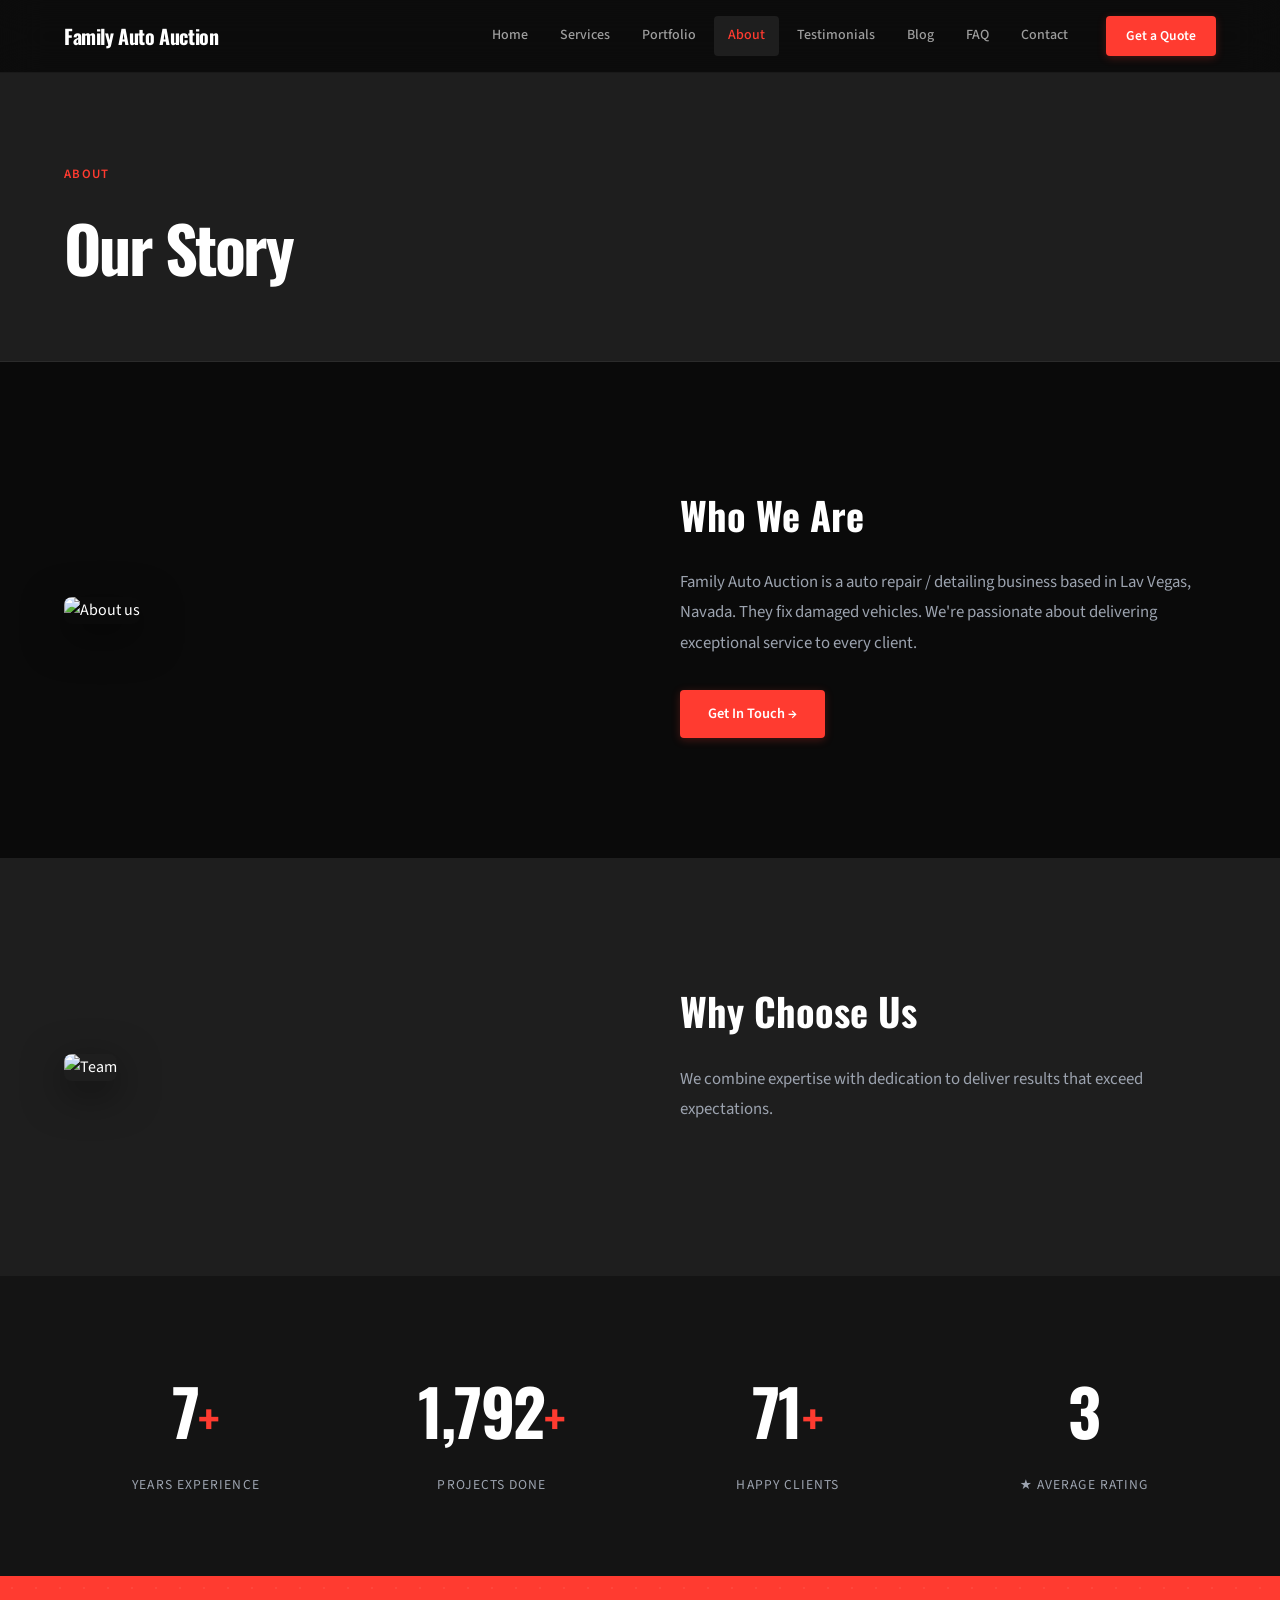
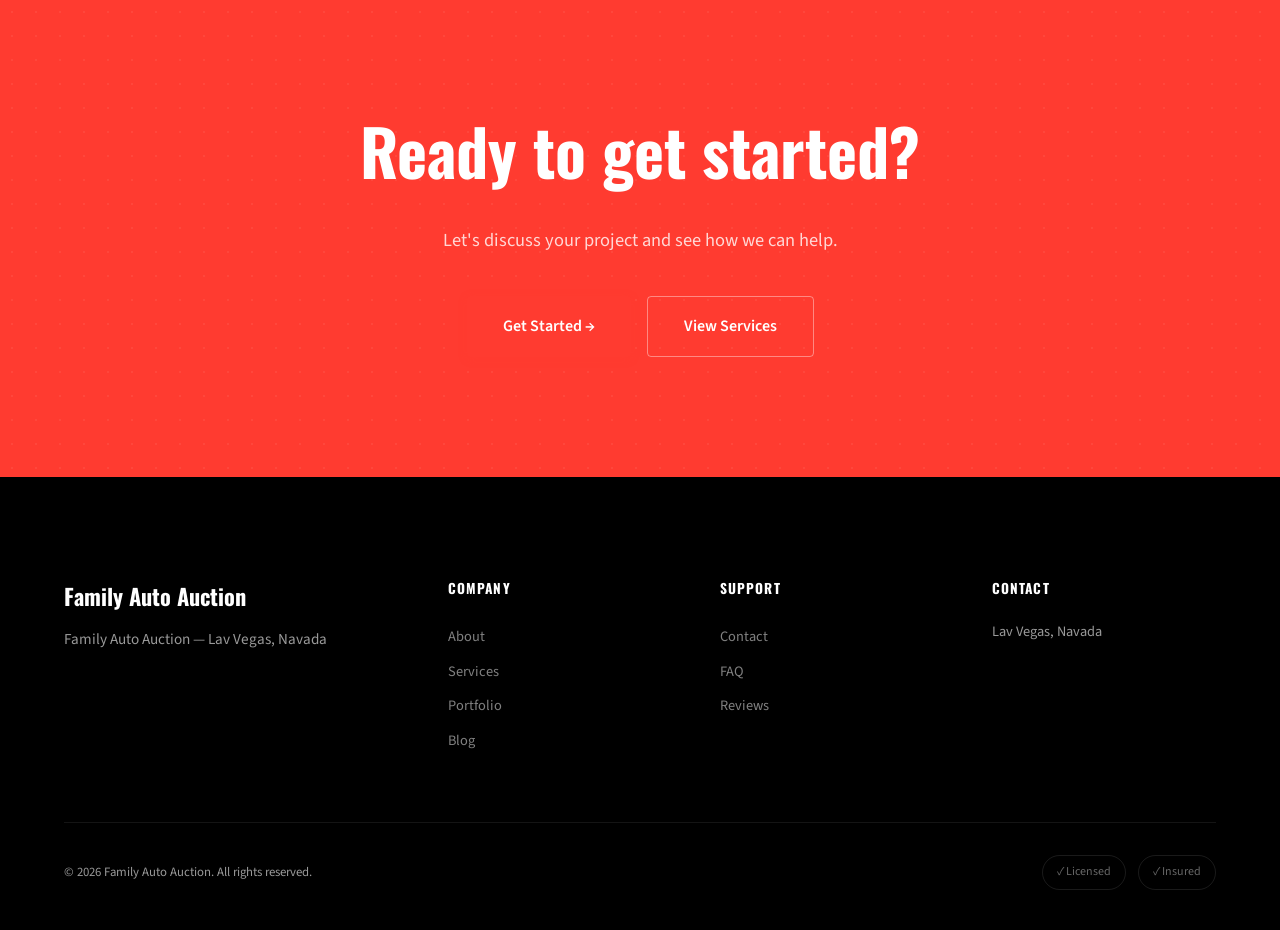
==== commit b07c20d1: "Site build update" ====
--- a/about.html
+++ b/about.html
@@ -1,5 +1,5 @@
 <!DOCTYPE html>
-<html lang="en">
+<html lang="en" data-personality="bold">
 <head>
   <meta charset="UTF-8">
   <meta name="viewport" content="width=device-width, initial-scale=1.0">
@@ -7,156 +7,110 @@
   <meta name="description" content="They fix damaged vehicles">
   <meta property="og:title" content="About | Family Auto Auction">
   <meta property="og:description" content="They fix damaged vehicles">
-  <meta property="og:image" content="https://images.pexels.com/photos/8986138/pexels-photo-8986138.jpeg?auto=compress&amp;cs=tinysrgb&amp;dpr=2&amp;h=650&amp;w=940">
+  <meta property="og:image" content="https://images.pexels.com/photos/8478268/pexels-photo-8478268.jpeg?auto=compress&amp;cs=tinysrgb&amp;dpr=2&amp;h=650&amp;w=940">
   <meta property="og:type" content="website">
   <meta name="twitter:card" content="summary_large_image">
   <link rel="preconnect" href="https://fonts.googleapis.com">
   <link rel="preconnect" href="https://fonts.gstatic.com" crossorigin>
-  <link href="https://fonts.googleapis.com/css2?family=Barlow:wght@400;500;600;700;800;900&family=Barlow:wght@300;400;500;600&display=swap" rel="stylesheet">
+  <link href="https://fonts.googleapis.com/css2?family=Oswald:wght@300;400;500;600;700;800;900&family=Source%20Sans%203:wght@300;400;500;600&display=swap" rel="stylesheet">
   <link rel="stylesheet" href="css/styles.css">
   <script type="application/ld+json">
-  {
-    "@context": "https://schema.org",
-    "@type": "LocalBusiness",
-    "name": "Family Auto Auction",
-    "description": "They fix damaged vehicles",
-    "address": { "@type": "PostalAddress", "addressLocality": "Lav Vegas, Navada" }
-  }
+  { "@context":"https://schema.org", "@type":"LocalBusiness",
+    "name":"Family Auto Auction", "description":"They fix damaged vehicles",
+    "address":{"@type":"PostalAddress","addressLocality":"Lav Vegas, Navada"} }
   </script>
 </head>
 <body>
-
-  <nav class="nav" id="nav">
+  <nav class="nav nav--dark" id="nav">
     <div class="nav__inner">
       <a href="index.html" class="nav__logo">Family Auto Auction</a>
       <button class="nav__toggle" id="navToggle" aria-label="Menu">
         <span></span><span></span><span></span>
       </button>
       <div class="nav__menu" id="navMenu">
-        <div class="nav__links">
-            <a href="index.html" class="">Home</a>
+        <div class="nav__links"><a href="index.html" class="">Home</a>
             <a href="services.html" class="">Services</a>
             <a href="portfolio.html" class="">Portfolio</a>
             <a href="about.html" class="active">About</a>
             <a href="testimonials.html" class="">Testimonials</a>
             <a href="blog.html" class="">Blog</a>
             <a href="faq.html" class="">FAQ</a>
-            <a href="contact.html" class="">Contact</a>
-        </div>
+            <a href="contact.html" class="">Contact</a></div>
         <a href="contact.html" class="btn btn--sm btn--primary nav__cta">Get a Quote</a>
       </div>
     </div>
   </nav>
+  <section class="page-hero"><div class="container"><span class="section__badge reveal">About</span>
+    <h1 class="page-hero__title reveal">Our Story</h1></div></section>
+  <section class="section"><div class="container"><div class="split">
+    <div class="split__media reveal"><img src="https://images.pexels.com/photos/36281957/pexels-photo-36281957.jpeg?auto=compress&amp;cs=tinysrgb&amp;h=650&amp;w=940" alt="About us" loading="lazy"></div>
+    <div class="split__content reveal"><h2 class="split__title">Who We Are</h2>
+      <p class="split__text">Family Auto Auction is a auto repair / detailing business based in Lav Vegas, Navada. They fix damaged vehicles. We're passionate about delivering exceptional service to every client.</p><a href="contact.html" class="btn btn--primary">Get In Touch →</a></div>
+  </div></div></section>
+  <section class="section section--alt"><div class="container"><div class="split split--reverse">
+    <div class="split__content reveal"><h2 class="split__title">Why Choose Us</h2>
+      <p class="split__text">We combine expertise with dedication to deliver results that exceed expectations.</p></div>
+    <div class="split__media reveal"><img src="https://images.pexels.com/photos/6720592/pexels-photo-6720592.jpeg?auto=compress&amp;cs=tinysrgb&amp;h=350" alt="Team" loading="lazy"></div>
+  </div></div></section>
 
-  <section class="page-hero">
+  <section class="stats ">
     <div class="container">
-      <span class="section__badge reveal">About</span>
-      <h1 class="page-hero__title reveal">Our Story</h1>
-      <p class="page-hero__subtitle reveal">Built on expertise, driven by passion.</p>
-    </div>
-  </section>
-
-  <section class="section">
-    <div class="container">
-      <div class="split">
-        <div class="split__media reveal"><img src="https://images.pexels.com/photos/5313182/pexels-photo-5313182.jpeg?auto=compress&amp;cs=tinysrgb&amp;h=650&amp;w=940" alt="About Family Auto Auction" loading="lazy"></div>
-        <div class="split__content reveal">
-          <span class="section__badge">Who We Are</span>
-          <h2 class="split__title">Dedicated to excellence</h2>
-          <p class="split__text">Family Auto Auction is a auto repair / detailing business based in Lav Vegas, Navada. They fix damaged vehicles. We're passionate about delivering exceptional service to every client.</p>
-          <a href="contact.html" class="btn btn--primary">Get In Touch →</a>
+      <div class="stats__grid">
+        <div class="stats__item reveal">
+          <span class="stats__number" data-count="10">0</span><span class="stats__plus">+</span>
+          <span class="stats__label">Years Experience</span>
+        </div>
+        <div class="stats__item reveal">
+          <span class="stats__number" data-count="2500">0</span><span class="stats__plus">+</span>
+          <span class="stats__label">Projects Done</span>
+        </div>
+        <div class="stats__item reveal">
+          <span class="stats__number" data-count="100">0</span><span class="stats__plus">+</span>
+          <span class="stats__label">Happy Clients</span>
+        </div>
+        <div class="stats__item reveal">
+          <span class="stats__number" data-count="5.0">0</span>
+          <span class="stats__label">★ Average Rating</span>
         </div>
       </div>
     </div>
   </section>
-
-  
-  <section class="section section--dark">
-    <div class="container">
-      <div class="split split--reverse">
-        <div class="split__content reveal">
-          <span class="section__badge section__badge--light">Why Us</span>
-          <h2 class="split__title" style="color:#fff;">Why choose us</h2>
-          <p class="split__text" style="color:rgba(255,255,255,0.7);">We combine expertise with dedication to deliver results that exceed expectations. Our team is committed to your success every step of the way.</p>
-        </div>
-        <div class="split__media reveal"><img src="https://images.pexels.com/photos/8297442/pexels-photo-8297442.jpeg?auto=compress&amp;cs=tinysrgb&amp;h=350" alt="Our team" loading="lazy"></div>
-      </div>
-    </div>
-  </section>
-
-
-  <section class="stats">
-    <div class="container">
-      <div class="stats__grid">
-        <div class="stats__item reveal">
-          <span class="stats__number" data-count="10">0</span>
-          <span class="stats__label">Years in Business</span>
-        </div>
-        <div class="stats__item reveal">
-          <span class="stats__number" data-count="2500">0</span>
-          <span class="stats__label">Projects Completed</span>
-        </div>
-        <div class="stats__item reveal">
-          <span class="stats__number" data-count="100">0</span>
-          <span class="stats__label">Happy Customers</span>
-        </div>
-        <div class="stats__item reveal">
-          <span class="stats__number" data-count="5.0">0</span>
-          <span class="stats__label">Average Rating</span>
-        </div>
-      </div>
-    </div>
-  </section>
-
   <section class="cta-block">
     <div class="cta-block__pattern"></div>
     <div class="container cta-block__inner">
       <h2 class="cta-block__title reveal">Ready to get started?</h2>
-      <p class="cta-block__text reveal">Let's discuss your project and see how we can help you achieve your goals.</p>
+      <p class="cta-block__text reveal">Let's discuss your project and see how we can help.</p>
       <div class="cta-block__buttons reveal">
-        <a href="contact.html" class="btn btn--primary btn--lg">Get Started</a>
+        <a href="contact.html" class="btn btn--primary btn--lg">Get Started →</a>
         <a href="services.html" class="btn btn--outline-white btn--lg">View Services</a>
       </div>
     </div>
   </section>
-
   <footer class="footer">
     <div class="container">
       <div class="footer__top">
         <div class="footer__brand">
           <a href="index.html" class="footer__logo">Family Auto Auction</a>
           <p class="footer__tagline">Family Auto Auction — Lav Vegas, Navada</p>
-          <div class="footer__social">
-            <a href="#" aria-label="Facebook"><svg width="20" height="20" fill="currentColor" viewBox="0 0 24 24"><path d="M24 12.073c0-6.627-5.373-12-12-12s-12 5.373-12 12c0 5.99 4.388 10.954 10.125 11.854v-8.385H7.078v-3.47h3.047V9.43c0-3.007 1.792-4.669 4.533-4.669 1.312 0 2.686.235 2.686.235v2.953H15.83c-1.491 0-1.956.925-1.956 1.874v2.25h3.328l-.532 3.47h-2.796v8.385C19.612 23.027 24 18.062 24 12.073z"/></svg></a>
-            <a href="#" aria-label="Instagram"><svg width="20" height="20" fill="currentColor" viewBox="0 0 24 24"><path d="M12 2.163c3.204 0 3.584.012 4.85.07 3.252.148 4.771 1.691 4.919 4.919.058 1.265.069 1.645.069 4.849 0 3.205-.012 3.584-.069 4.849-.149 3.225-1.664 4.771-4.919 4.919-1.266.058-1.644.07-4.85.07-3.204 0-3.584-.012-4.849-.07-3.26-.149-4.771-1.699-4.919-4.92-.058-1.265-.07-1.644-.07-4.849 0-3.204.013-3.583.07-4.849.149-3.227 1.664-4.771 4.919-4.919 1.266-.057 1.645-.069 4.849-.069zM12 0C8.741 0 8.333.014 7.053.072 2.695.272.273 2.69.073 7.052.014 8.333 0 8.741 0 12c0 3.259.014 3.668.072 4.948.2 4.358 2.618 6.78 6.98 6.98C8.333 23.986 8.741 24 12 24c3.259 0 3.668-.014 4.948-.072 4.354-.2 6.782-2.618 6.979-6.98.059-1.28.073-1.689.073-4.948 0-3.259-.014-3.667-.072-4.947-.196-4.354-2.617-6.78-6.979-6.98C15.668.014 15.259 0 12 0zm0 5.838a6.162 6.162 0 100 12.324 6.162 6.162 0 000-12.324zM12 16a4 4 0 110-8 4 4 0 010 8zm6.406-11.845a1.44 1.44 0 100 2.881 1.44 1.44 0 000-2.881z"/></svg></a>
-            <a href="#" aria-label="LinkedIn"><svg width="20" height="20" fill="currentColor" viewBox="0 0 24 24"><path d="M20.447 20.452h-3.554v-5.569c0-1.328-.027-3.037-1.852-3.037-1.853 0-2.136 1.445-2.136 2.939v5.667H9.351V9h3.414v1.561h.046c.477-.9 1.637-1.85 3.37-1.85 3.601 0 4.267 2.37 4.267 5.455v6.286zM5.337 7.433a2.062 2.062 0 01-2.063-2.065 2.064 2.064 0 112.063 2.065zm1.782 13.019H3.555V9h3.564v11.452zM22.225 0H1.771C.792 0 0 .774 0 1.729v20.542C0 23.227.792 24 1.771 24h20.451C23.2 24 24 23.227 24 22.271V1.729C24 .774 23.2 0 22.222 0h.003z"/></svg></a>
-          </div>
         </div>
         <div class="footer__col">
           <h4>Company</h4>
-          <a href="about.html">About Us</a>
-          <a href="services.html">Services</a>
-          <a href="portfolio.html">Portfolio</a>
-          <a href="blog.html">Blog</a>
+          <a href="about.html">About</a><a href="services.html">Services</a>
+          <a href="portfolio.html">Portfolio</a><a href="blog.html">Blog</a>
         </div>
         <div class="footer__col">
           <h4>Support</h4>
-          <a href="contact.html">Contact</a>
-          <a href="faq.html">FAQ</a>
-          <a href="testimonials.html">Testimonials</a>
+          <a href="contact.html">Contact</a><a href="faq.html">FAQ</a>
+          <a href="testimonials.html">Reviews</a>
         </div>
         <div class="footer__col">
           <h4>Contact</h4>
           <p>Lav Vegas, Navada</p>
-          
         </div>
       </div>
       <div class="footer__bottom">
         <p>&copy; 2026 Family Auto Auction. All rights reserved.</p>
-        <div class="footer__badges">
-          <span class="badge">✓ Licensed & Insured</span>
-          <span class="badge">✓ Satisfaction Guaranteed</span>
-        </div>
+        <div class="footer__badges"><span class="badge">✓ Licensed</span><span class="badge">✓ Insured</span></div>
       </div>
     </div>
   </footer>
--- a/css/styles.css
+++ b/css/styles.css
@@ -1,463 +1,261 @@
 *, *::before, *::after { box-sizing: border-box; margin: 0; padding: 0; }
-
 :root {
-  --primary: #0EA5E9;
-  --primary-dark: color-mix(in srgb, #0EA5E9 80%, #000);
-  --primary-light: color-mix(in srgb, #0EA5E9 15%, #fff);
-  --secondary: #df7849;
-  --accent: #e8c630;
-  --bg: #FAFAFA;
-  --surface: #FFFFFF;
-  --dark: #0a0a0a;
-  --dark-surface: #141414;
-  --text: #1A1A1A;
-  --text-muted: #6B7280;
-  --text-light: #9ca3af;
-  --radius: 8px;
-  --radius-lg: calc(8px * 2);
-  --radius-xl: calc(8px * 3);
-  --font-display: 'Barlow', system-ui, sans-serif;
-  --font-body: 'Barlow', system-ui, sans-serif;
-  --shadow-sm: 0 1px 2px rgba(0,0,0,0.04);
-  --shadow-md: 0 4px 16px rgba(0,0,0,0.06);
-  --shadow-lg: 0 12px 40px rgba(0,0,0,0.08);
-  --shadow-xl: 0 24px 64px rgba(0,0,0,0.12);
+  --primary: #FF3B30; --secondary: #1A1A1A; --accent: #FF9500;
+  --bg: #0A0A0A; --surface: #141414; --surface-alt: #1E1E1E;
+  --text: #FFFFFF; --text-muted: #9CA3AF; --text-light: #6B7280;
+  --hero-bg-color: #000000; --hero-text: #FFFFFF;
+  --radius: 4px; --radius-lg: 8px;
+  --font-display: 'Oswald', system-ui, sans-serif;
+  --font-body: 'Source Sans 3', system-ui, sans-serif;
+  --display-weight: 900; --body-weight: 400;
+  --headline-size: clamp(3.5rem, 9vw, 7rem);
+  --section-padding: 120px;
   --transition: 0.3s cubic-bezier(0.4, 0, 0.2, 1);
+  --shadow-sm: 0 1px 3px rgba(0,0,0,0.3);
+  --shadow-md: 0 4px 16px rgba(0,0,0,0.4);
+  --shadow-lg: 0 12px 40px rgba(0,0,0,0.5);
+  --shadow-xl: 0 24px 64px rgba(0,0,0,0.6);
 }
-
 html { scroll-behavior: smooth; }
-
-body {
-  font-family: var(--font-body); color: var(--text); background: var(--bg);
-  line-height: 1.7; -webkit-font-smoothing: antialiased; -moz-osx-font-smoothing: grayscale;
-  overflow-x: hidden;
-}
-
+body { font-family: var(--font-body); font-weight: var(--body-weight); color: var(--text); background: var(--bg); line-height: 1.7; -webkit-font-smoothing: antialiased; overflow-x: hidden; }
 .container { max-width: 1200px; margin: 0 auto; padding: 0 24px; }
 .container--sm { max-width: 800px; }
 
-/* ========== NAV ========== */
-.nav {
-  position: fixed; top: 0; left: 0; right: 0; z-index: 1000;
-  background: rgba(255,255,255,0.8); backdrop-filter: blur(20px) saturate(180%);
-  -webkit-backdrop-filter: blur(20px) saturate(180%);
-  border-bottom: 1px solid rgba(0,0,0,0.05); transition: var(--transition);
-}
-.nav.scrolled { box-shadow: 0 1px 12px rgba(0,0,0,0.06); }
-.nav__inner {
-  max-width: 1200px; margin: 0 auto; padding: 0 24px;
-  display: flex; align-items: center; justify-content: space-between; height: 72px;
-}
-.nav__logo {
-  font-family: var(--font-display); font-weight: 800; font-size: 1.25rem;
-  color: var(--text); text-decoration: none; letter-spacing: -0.02em;
-}
+/* NAV */
+.nav { position: fixed; top: 0; left: 0; right: 0; z-index: 1000; background: rgba(10,10,10,0.9); backdrop-filter: blur(20px); border-bottom: 1px solid rgba(255,255,255,0.06); transition: var(--transition); }
+.nav.scrolled { box-shadow: 0 1px 12px rgba(0,0,0,0.4); }
+.nav__inner { max-width: 1200px; margin: 0 auto; padding: 0 24px; display: flex; align-items: center; justify-content: space-between; height: 72px; }
+.nav__logo { font-family: var(--font-display); font-weight: var(--display-weight); font-size: 1.25rem; color: #fff; text-decoration: none; letter-spacing: -0.02em; }
 .nav__menu { display: flex; align-items: center; gap: 8px; }
 .nav__links { display: flex; gap: 4px; }
-.nav__links a {
-  font-family: var(--font-body); font-weight: 500; font-size: 0.875rem;
-  color: var(--text-muted); text-decoration: none; padding: 8px 14px;
-  border-radius: var(--radius); transition: var(--transition);
-}
-.nav__links a:hover { color: var(--text); background: rgba(0,0,0,0.04); }
-.nav__links a.active { color: var(--primary); background: var(--primary-light); }
+.nav__links a { font-weight: 500; font-size: 0.875rem; color: rgba(255,255,255,0.6); text-decoration: none; padding: 8px 14px; border-radius: var(--radius); transition: var(--transition); }
+.nav__links a:hover { color: #fff; background: rgba(255,255,255,0.06); }
+.nav__links a.active { color: var(--primary); background: rgba(255,255,255,0.08); }
 .nav__cta { margin-left: 16px; }
-.nav__toggle {
-  display: none; flex-direction: column; gap: 5px;
-  background: none; border: none; cursor: pointer; padding: 8px; z-index: 1001;
-}
-.nav__toggle span {
-  display: block; width: 22px; height: 2px; background: var(--text);
-  transition: var(--transition); border-radius: 2px;
-}
-.nav__toggle.active span:nth-child(1) { transform: rotate(45deg) translate(5px, 5px); }
+.nav__toggle { display: none; flex-direction: column; gap: 5px; background: none; border: none; cursor: pointer; padding: 8px; z-index: 1001; }
+.nav__toggle span { display: block; width: 22px; height: 2px; background: #fff; transition: var(--transition); border-radius: 2px; }
+.nav__toggle.active span:nth-child(1) { transform: rotate(45deg) translate(5px,5px); }
 .nav__toggle.active span:nth-child(2) { opacity: 0; }
-.nav__toggle.active span:nth-child(3) { transform: rotate(-45deg) translate(5px, -5px); }
-
-/* ========== HERO ========== */
-.hero {
-  min-height: 100vh; display: flex; align-items: center;
-  position: relative; overflow: hidden; padding-top: 72px;
-}
-.hero__bg {
-  position: absolute; inset: 0;
-  background-image: var(--hero-bg); background-size: cover; background-position: center;
-  transform: scale(1.05); transition: transform 20s ease;
-}
-.hero:hover .hero__bg { transform: scale(1.1); }
-.hero__gradient {
-  position: absolute; inset: 0;
-  background: linear-gradient(135deg, rgba(0,0,0,0.75) 0%, rgba(0,0,0,0.45) 50%, rgba(0,0,0,0.65) 100%);
-}
+.nav__toggle.active span:nth-child(3) { transform: rotate(-45deg) translate(5px,-5px); }
+
+/* HERO BASE */
+.hero { min-height: 100vh; display: flex; align-items: center; position: relative; overflow: hidden; padding-top: 72px; }
+.hero__bg { position: absolute; inset: 0; background-image: var(--hero-bg); background-size: cover; background-position: center; }
+.hero__overlay { position: absolute; inset: 0; background: linear-gradient(135deg, rgba(0,0,0,0.75), rgba(0,0,0,0.4)); }
 .hero__inner { position: relative; z-index: 2; padding: 80px 0 120px; width: 100%; }
 .hero__content { max-width: 720px; }
-.hero__badge {
-  display: inline-flex; align-items: center; gap: 10px;
-  padding: 8px 18px; border-radius: 100px;
-  background: rgba(255,255,255,0.1); backdrop-filter: blur(12px);
-  border: 1px solid rgba(255,255,255,0.15);
-  font-size: 0.8rem; font-weight: 500; color: rgba(255,255,255,0.9);
-  margin-bottom: 28px;
-}
-.hero__badge-dot {
-  width: 8px; height: 8px; background: #22c55e; border-radius: 50%;
-  box-shadow: 0 0 8px #22c55e; animation: pulse-dot 2s infinite;
-}
-@keyframes pulse-dot { 0%, 100% { opacity: 1; } 50% { opacity: 0.4; } }
-.hero__title {
-  font-family: var(--font-display); font-size: clamp(3rem, 7vw, 5.5rem);
-  font-weight: 900; color: #fff; line-height: 1.05; letter-spacing: -0.04em;
-  margin-bottom: 24px;
-}
-.hero__subtitle {
-  font-size: clamp(1.1rem, 2vw, 1.35rem); color: rgba(255,255,255,0.75);
-  line-height: 1.7; margin-bottom: 40px; max-width: 560px;
-}
+.hero__badge { display: inline-flex; align-items: center; gap: 10px; padding: 8px 18px; border-radius: 100px; font-size: 0.8rem; font-weight: 500; margin-bottom: 28px; }
+.hero__badge-dot { width: 8px; height: 8px; background: #22c55e; border-radius: 50%; box-shadow: 0 0 8px #22c55e; animation: pulse 2s infinite; }
+@keyframes pulse { 0%,100% { opacity:1; } 50% { opacity:0.4; } }
+.hero__title { font-family: var(--font-display); font-size: var(--headline-size); font-weight: var(--display-weight); line-height: 1.05; letter-spacing: -0.04em; margin-bottom: 24px; }
+.hero__subtitle { font-size: clamp(1.1rem, 2vw, 1.3rem); line-height: 1.7; margin-bottom: 40px; max-width: 560px; }
 .hero__actions { display: flex; gap: 16px; flex-wrap: wrap; }
-.hero__scroll {
-  position: absolute; bottom: 40px; left: 50%; transform: translateX(-50%);
-  display: flex; flex-direction: column; align-items: center; gap: 12px;
-  color: rgba(255,255,255,0.4); font-size: 0.75rem; letter-spacing: 0.1em;
-  text-transform: uppercase; z-index: 2;
-}
-.hero__scroll-line {
-  width: 1px; height: 48px; background: linear-gradient(to bottom, rgba(255,255,255,0.4), transparent);
-  animation: scroll-bounce 2s infinite;
-}
-@keyframes scroll-bounce {
-  0%, 100% { transform: scaleY(1); opacity: 1; }
-  50% { transform: scaleY(0.5); opacity: 0.3; }
-}
-
-/* ========== BUTTONS ========== */
-.btn {
-  display: inline-flex; align-items: center; justify-content: center;
-  padding: 12px 28px; border-radius: var(--radius);
-  font-family: var(--font-body); font-weight: 600; font-size: 0.9rem;
-  text-decoration: none; transition: all 0.25s cubic-bezier(0.4, 0, 0.2, 1);
-  cursor: pointer; border: none; white-space: nowrap; min-height: 44px;
-}
+.hero__divider { width: 48px; height: 2px; background: var(--accent); margin-bottom: 24px; }
+
+/* HERO VARIANTS */
+.hero--bold .hero__title, .hero--bold .hero__subtitle { color: #fff; }
+.hero--bold .hero__badge { background: rgba(255,255,255,0.08); border: 1px solid rgba(255,255,255,0.12); color: rgba(255,255,255,0.9); }
+.hero--bold .hero__geometric { position: absolute; inset: 0; z-index: 1; overflow: hidden; }
+.hero--bold .hero__geometric div { position: absolute; border: 2px solid var(--primary); opacity: 0.15; }
+.hero--bold .hero__geometric div:nth-child(1) { width: 300px; height: 300px; top: 10%; right: -50px; transform: rotate(15deg); }
+.hero--bold .hero__geometric div:nth-child(2) { width: 200px; height: 200px; bottom: 15%; right: 20%; transform: rotate(-30deg); }
+.hero--bold .hero__geometric div:nth-child(3) { width: 150px; height: 150px; top: 40%; right: 10%; border-radius: 50%; }
+
+.hero--elegant { background: var(--hero-bg-color); min-height: 90vh; }
+.hero--elegant .hero__inner--split { display: grid; grid-template-columns: 1fr 1fr; gap: 80px; align-items: center; }
+.hero--elegant .hero__title { color: var(--hero-text); font-weight: 600; letter-spacing: -0.03em; }
+.hero--elegant .hero__subtitle { color: var(--text-muted); }
+.hero--elegant .hero__media img { width: 100%; border-radius: var(--radius-lg); object-fit: cover; aspect-ratio: 3/4; }
+
+.hero--friendly { background: var(--hero-bg-color); }
+.hero--friendly .hero__title { color: var(--hero-text); }
+.hero--friendly .hero__subtitle { color: var(--text-muted); margin-left: auto; margin-right: auto; }
+.hero--friendly .hero__badge { background: var(--surface); border: 1px solid rgba(0,0,0,0.08); color: var(--text); font-size: 1rem; padding: 10px 24px; border-radius: var(--radius-lg); }
+.hero--friendly .hero__shapes { position: absolute; inset: 0; overflow: hidden; z-index: 0; }
+.hero--friendly .hero__shapes div { position: absolute; border-radius: 50%; opacity: 0.08; }
+.hero--friendly .hero__shapes div:nth-child(1) { width: 400px; height: 400px; background: var(--primary); top: -100px; right: -100px; }
+.hero--friendly .hero__shapes div:nth-child(2) { width: 300px; height: 300px; background: var(--secondary); bottom: -50px; left: -80px; }
+.hero--friendly .hero__shapes div:nth-child(3) { width: 200px; height: 200px; background: var(--accent); top: 50%; left: 60%; }
+
+.hero--modern { background: var(--hero-bg-color); }
+.hero--modern .hero__mesh { position: absolute; inset: 0; background: radial-gradient(at 30% 20%, color-mix(in srgb, var(--primary) 8%, transparent) 0%, transparent 60%), radial-gradient(at 70% 80%, color-mix(in srgb, var(--accent) 6%, transparent) 0%, transparent 50%); }
+.hero--modern .hero__title { color: var(--hero-text); }
+.hero--modern .hero__subtitle { color: var(--text-muted); margin-left: auto; margin-right: auto; }
+.hero--modern .hero__badge { background: var(--surface); border: 1px solid rgba(0,0,0,0.08); color: var(--text-muted); }
+
+.hero--trustworthy .hero__title { color: #fff; }
+.hero--trustworthy .hero__subtitle { color: rgba(255,255,255,0.8); }
+.hero--trustworthy .hero__badges-strip { display: flex; gap: 12px; flex-wrap: wrap; margin-bottom: 28px; }
+.trust-badge { background: rgba(255,255,255,0.1); border: 1px solid rgba(255,255,255,0.2); color: rgba(255,255,255,0.9); padding: 6px 16px; border-radius: 4px; font-size: 0.8rem; font-weight: 600; }
+
+.hero--energetic .hero__gradient-overlay { position: absolute; inset: 0; background: linear-gradient(135deg, rgba(220,38,38,0.6), rgba(124,58,237,0.4), rgba(0,0,0,0.8)); }
+.hero--energetic .hero__diagonal { position: absolute; bottom: -2px; left: 0; right: 0; height: 120px; background: var(--bg); clip-path: polygon(0 100%, 100% 0, 100% 100%); z-index: 3; }
+.hero--energetic .hero__title { color: #fff; text-transform: uppercase; letter-spacing: -0.02em; }
+.hero--energetic .hero__subtitle { color: rgba(255,255,255,0.7); }
+.hero--energetic .hero__badge { background: rgba(255,255,255,0.08); border: 1px solid rgba(255,255,255,0.15); color: rgba(255,255,255,0.9); letter-spacing: 0.15em; text-transform: uppercase; font-size: 0.75rem; }
+.btn--glow { box-shadow: 0 0 30px color-mix(in srgb, var(--primary) 40%, transparent); }
+.btn--glow:hover { box-shadow: 0 0 50px color-mix(in srgb, var(--primary) 60%, transparent); }
+
+/* BUTTONS */
+.btn { display: inline-flex; align-items: center; justify-content: center; padding: 12px 28px; border-radius: var(--radius); font-family: var(--font-body); font-weight: 600; font-size: 0.9rem; text-decoration: none; transition: all 0.25s; cursor: pointer; border: none; min-height: 44px; white-space: nowrap; }
 .btn--sm { padding: 8px 20px; font-size: 0.85rem; min-height: 36px; }
 .btn--lg { padding: 16px 36px; font-size: 1rem; min-height: 52px; }
 .btn--full { width: 100%; }
-.btn--primary {
-  background: var(--primary); color: #fff;
-  box-shadow: 0 1px 2px rgba(0,0,0,0.05), 0 4px 12px color-mix(in srgb, var(--primary) 25%, transparent);
-}
-.btn--primary:hover {
-  filter: brightness(1.08); transform: translateY(-2px);
-  box-shadow: 0 4px 8px rgba(0,0,0,0.1), 0 8px 24px color-mix(in srgb, var(--primary) 30%, transparent);
-}
-.btn--ghost {
-  background: transparent; color: #fff; border: 1px solid rgba(255,255,255,0.25);
-}
-.btn--ghost:hover { background: rgba(255,255,255,0.1); border-color: rgba(255,255,255,0.4); }
-.btn--outline {
-  background: transparent; color: var(--primary); border: 1.5px solid var(--primary);
-}
+.btn--primary { background: var(--primary); color: #fff; box-shadow: 0 2px 8px color-mix(in srgb, var(--primary) 25%, transparent); }
+.btn--primary:hover { filter: brightness(1.1); transform: translateY(-2px); box-shadow: 0 8px 24px color-mix(in srgb, var(--primary) 35%, transparent); }
+.btn--ghost { background: transparent; color: #fff; border: 1.5px solid rgba(255,255,255,0.3); }
+.btn--ghost:hover { background: rgba(255,255,255,0.1); border-color: rgba(255,255,255,0.5); }
+.btn--outline { background: transparent; color: var(--primary); border: 1.5px solid var(--primary); }
 .btn--outline:hover { background: var(--primary); color: #fff; }
-.btn--outline-white {
-  background: transparent; color: #fff; border: 1.5px solid rgba(255,255,255,0.4);
-}
+.btn--outline-white { background: transparent; color: #fff; border: 1.5px solid rgba(255,255,255,0.4); }
 .btn--outline-white:hover { background: rgba(255,255,255,0.15); border-color: #fff; }
 
-/* ========== SECTIONS ========== */
-.section { padding: 120px 0; }
-.section--surface { background: var(--surface); }
-.section--dark { background: var(--dark); color: #fff; }
+/* SECTIONS */
+.section { padding: var(--section-padding) 0; }
+.section--alt { background: var(--surface-alt); }
 .section__header { text-align: center; max-width: 640px; margin: 0 auto 72px; }
-.section__badge {
-  display: inline-block; font-size: 0.8rem; font-weight: 600;
-  text-transform: uppercase; letter-spacing: 0.1em; color: var(--primary);
-  margin-bottom: 16px;
-}
-.section__badge--light { color: rgba(255,255,255,0.6); }
-.section__title {
-  font-family: var(--font-display); font-size: clamp(2.2rem, 4vw, 3.5rem);
-  font-weight: 800; letter-spacing: -0.03em; line-height: 1.1;
-  margin-bottom: 20px;
-}
-.section__subtitle {
-  font-size: 1.1rem; color: var(--text-muted); line-height: 1.7;
-}
+.section__badge { display: inline-block; font-size: 0.8rem; font-weight: 600; text-transform: uppercase; letter-spacing: 0.1em; color: var(--primary); margin-bottom: 16px; }
+.section__title { font-family: var(--font-display); font-size: clamp(2.2rem, 4vw, 3.5rem); font-weight: var(--display-weight); letter-spacing: -0.03em; line-height: 1.1; margin-bottom: 20px; }
 .section__cta { text-align: center; margin-top: 56px; }
-
-.page-hero {
-  padding: 160px 0 80px; background: var(--surface);
-  border-bottom: 1px solid rgba(0,0,0,0.05);
-}
-.page-hero__title {
-  font-family: var(--font-display); font-size: clamp(2.8rem, 5vw, 4.5rem);
-  font-weight: 900; letter-spacing: -0.04em; line-height: 1.05;
-  margin-top: 12px;
-}
+.page-hero { padding: 160px 0 80px; background: var(--surface-alt); border-bottom: 1px solid rgba(255,255,255,0.06); }
+.page-hero__title { font-family: var(--font-display); font-size: clamp(2.8rem, 5vw, 4.5rem); font-weight: var(--display-weight); letter-spacing: -0.04em; line-height: 1.05; margin-top: 12px; }
 .page-hero__subtitle { color: var(--text-muted); font-size: 1.2rem; margin-top: 16px; max-width: 600px; line-height: 1.7; }
 
-/* ========== GRID ========== */
+/* GRID */
 .grid { display: grid; gap: 32px; }
 .grid--2 { grid-template-columns: repeat(auto-fit, minmax(340px, 1fr)); }
 .grid--3 { grid-template-columns: repeat(auto-fit, minmax(300px, 1fr)); }
 
-/* ========== CARDS ========== */
-.card {
-  background: var(--surface); border-radius: var(--radius-lg); overflow: hidden;
-  border: 1px solid rgba(0,0,0,0.06);
-  transition: transform 0.4s cubic-bezier(0.4, 0, 0.2, 1), box-shadow 0.4s cubic-bezier(0.4, 0, 0.2, 1);
-}
+/* CARDS */
+.card { background: var(--surface); border-radius: var(--radius-lg); overflow: hidden; border: 1px solid rgba(255,255,255,0.06); transition: transform 0.4s cubic-bezier(0.4,0,0.2,1), box-shadow 0.4s; }
 .card:hover { transform: translateY(-8px); box-shadow: var(--shadow-xl); }
-.card__accent {
-  height: 4px; background: linear-gradient(90deg, var(--primary), var(--accent));
-}
-.card__img, .card__img-wrap img {
-  width: 100%; height: 240px; object-fit: cover; display: block;
-}
+.card__accent { height: 4px; background: linear-gradient(90deg, var(--primary), var(--accent)); }
+.card__img, .card__img-wrap img { width: 100%; height: 240px; object-fit: cover; display: block; }
 .card__body { padding: 28px; }
-.card__category {
-  display: inline-block; font-size: 0.75rem; font-weight: 600;
-  text-transform: uppercase; letter-spacing: 0.08em; color: var(--primary); margin-bottom: 12px;
-}
-.card__title {
-  font-family: var(--font-display); font-size: 1.25rem; font-weight: 700;
-  letter-spacing: -0.01em; margin-bottom: 10px; line-height: 1.3;
-}
+.card__category { display: inline-block; font-size: 0.75rem; font-weight: 600; text-transform: uppercase; letter-spacing: 0.08em; color: var(--primary); margin-bottom: 12px; }
+.card__title { font-family: var(--font-display); font-size: 1.25rem; font-weight: 700; margin-bottom: 10px; line-height: 1.3; }
 .card__text { color: var(--text-muted); font-size: 0.95rem; margin-bottom: 20px; line-height: 1.7; }
 .card__meta { font-size: 0.8rem; color: var(--text-light); }
 
-/* ========== STATS ========== */
-.stats {
-  background: var(--dark); padding: 80px 0; position: relative;
-  overflow: hidden;
-}
-.stats::before {
-  content: ''; position: absolute; inset: 0;
-  background: linear-gradient(135deg, color-mix(in srgb, var(--primary) 15%, transparent), transparent);
-}
-.stats__grid {
-  display: grid; grid-template-columns: repeat(4, 1fr); gap: 32px;
-  position: relative; z-index: 1;
-}
+/* STATS */
+.stats { background: var(--surface); padding: 80px 0; }
+.stats--dark { background: #0a0a0a; color: #fff; }
+.stats--dark .stats__number { color: #fff; }
+.stats--dark .stats__label { color: rgba(255,255,255,0.5); }
+.stats__grid { display: grid; grid-template-columns: repeat(4, 1fr); gap: 32px; }
 .stats__item { text-align: center; }
-.stats__number {
-  font-family: var(--font-display); font-size: clamp(2.5rem, 5vw, 4rem);
-  font-weight: 900; color: #fff; letter-spacing: -0.03em; display: block;
-}
-.stats__label { font-size: 0.85rem; color: rgba(255,255,255,0.5); text-transform: uppercase; letter-spacing: 0.08em; margin-top: 8px; display: block; }
-
-/* ========== TESTIMONIALS ========== */
-.testimonials__grid { display: grid; grid-template-columns: repeat(auto-fit, minmax(320px, 1fr)); gap: 28px; }
+.stats__number { font-family: var(--font-display); font-size: clamp(2.5rem, 5vw, 4rem); font-weight: var(--display-weight); letter-spacing: -0.03em; display: inline; }
+.stats__plus { font-family: var(--font-display); font-size: clamp(2rem, 4vw, 3rem); font-weight: var(--display-weight); color: var(--primary); }
+.stats__label { font-size: 0.85rem; color: var(--text-muted); text-transform: uppercase; letter-spacing: 0.08em; margin-top: 8px; display: block; }
+
+/* TESTIMONIALS */
 .testimonials__list { display: grid; gap: 24px; max-width: 800px; margin: 0 auto; }
-.testimonial {
-  padding: 36px; background: var(--surface); border-radius: var(--radius-lg);
-  border: 1px solid rgba(0,0,0,0.06); position: relative;
-  transition: transform 0.3s, box-shadow 0.3s;
-}
+.testimonial { padding: 36px; background: var(--surface); border-radius: var(--radius-lg); border: 1px solid rgba(255,255,255,0.06); position: relative; transition: transform 0.3s, box-shadow 0.3s; }
 .testimonial:hover { transform: translateY(-4px); box-shadow: var(--shadow-lg); }
-.testimonial--full { background: var(--bg); }
-.testimonial__quote {
-  font-family: Georgia, serif; font-size: 4rem; color: var(--primary);
-  opacity: 0.2; line-height: 1; position: absolute; top: 20px; right: 28px;
-}
+.testimonial--full { background: var(--surface-alt); }
+.testimonial__quote { font-family: Georgia, serif; font-size: 4rem; color: var(--primary); opacity: 0.2; line-height: 1; position: absolute; top: 16px; right: 28px; }
 .testimonial__stars { color: var(--accent); font-size: 1rem; margin-bottom: 16px; letter-spacing: 2px; }
-.testimonial__text { font-size: 1rem; line-height: 1.7; color: var(--text); margin-bottom: 24px; font-style: italic; }
+.testimonial__text { font-size: 1rem; line-height: 1.7; margin-bottom: 24px; font-style: italic; }
 .testimonial__author { display: flex; align-items: center; gap: 14px; }
-.testimonial__avatar {
-  width: 44px; height: 44px; border-radius: 50%; background: var(--primary);
-  color: #fff; display: flex; align-items: center; justify-content: center;
-  font-weight: 700; font-size: 1.1rem; font-family: var(--font-display);
-}
+.testimonial__avatar { width: 44px; height: 44px; border-radius: 50%; background: var(--primary); color: #fff; display: flex; align-items: center; justify-content: center; font-weight: 700; font-size: 1.1rem; }
 .testimonial__name { font-weight: 600; font-size: 0.95rem; }
 .testimonial__role { font-size: 0.8rem; color: var(--text-muted); }
 
-/* ========== SERVICES DETAIL ========== */
+/* SERVICE DETAIL */
 .service-detail__list { display: flex; flex-direction: column; gap: 100px; }
-.service-detail {
-  display: grid; grid-template-columns: 1fr 1fr; gap: 64px; align-items: center;
-}
+.service-detail { display: grid; grid-template-columns: 1fr 1fr; gap: 64px; align-items: center; }
 .service-detail:nth-child(even) { direction: rtl; }
 .service-detail:nth-child(even) > * { direction: ltr; }
-.service-detail__img-wrap img {
-  width: 100%; border-radius: var(--radius-xl); object-fit: cover;
-  aspect-ratio: 4/3; box-shadow: var(--shadow-lg);
-}
-.service-detail__content h2 {
-  font-family: var(--font-display); font-size: 2rem; font-weight: 800;
-  letter-spacing: -0.02em; margin-bottom: 16px;
-}
+.service-detail__img img { width: 100%; border-radius: var(--radius-lg); object-fit: cover; aspect-ratio: 4/3; box-shadow: var(--shadow-lg); }
+.service-detail__content h2 { font-family: var(--font-display); font-size: 2rem; font-weight: var(--display-weight); margin-bottom: 16px; }
 .service-detail__content p { color: var(--text-muted); line-height: 1.8; margin-bottom: 28px; }
 
-/* ========== SPLIT ========== */
+/* SPLIT */
 .split { display: grid; grid-template-columns: 1fr 1fr; gap: 80px; align-items: center; }
 .split--reverse { direction: rtl; }
 .split--reverse > * { direction: ltr; }
-.split__media img {
-  width: 100%; border-radius: var(--radius-xl); object-fit: cover;
-  aspect-ratio: 4/3; box-shadow: var(--shadow-lg);
-}
-.split__title {
-  font-family: var(--font-display); font-size: clamp(1.8rem, 3vw, 2.5rem);
-  font-weight: 800; letter-spacing: -0.02em; margin-bottom: 20px; margin-top: 8px;
-}
+.split__media img { width: 100%; border-radius: var(--radius-lg); object-fit: cover; aspect-ratio: 4/3; box-shadow: var(--shadow-lg); }
+.split__title { font-family: var(--font-display); font-size: clamp(1.8rem, 3vw, 2.5rem); font-weight: var(--display-weight); margin-bottom: 20px; }
 .split__text { color: var(--text-muted); line-height: 1.8; margin-bottom: 32px; font-size: 1.05rem; }
 
-/* ========== CTA BLOCK ========== */
-.cta-block {
-  background: var(--primary); padding: 120px 0; position: relative; overflow: hidden;
-}
-.cta-block__pattern {
-  position: absolute; inset: 0;
-  background-image: radial-gradient(rgba(255,255,255,0.08) 1px, transparent 1px);
-  background-size: 24px 24px;
-}
+/* CTA BLOCK */
+.cta-block { background: var(--primary); padding: var(--section-padding) 0; position: relative; overflow: hidden; }
+.cta-block__pattern { position: absolute; inset: 0; background-image: radial-gradient(rgba(255,255,255,0.06) 1px, transparent 1px); background-size: 24px 24px; }
 .cta-block__inner { position: relative; text-align: center; }
-.cta-block__title {
-  font-family: var(--font-display); font-size: clamp(2.5rem, 5vw, 4rem);
-  font-weight: 900; color: #fff; letter-spacing: -0.03em; margin-bottom: 20px;
-}
+.cta-block__title { font-family: var(--font-display); font-size: clamp(2.5rem, 5vw, 4rem); font-weight: var(--display-weight); color: #fff; margin-bottom: 20px; }
 .cta-block__text { color: rgba(255,255,255,0.8); font-size: 1.15rem; max-width: 560px; margin: 0 auto 40px; line-height: 1.7; }
 .cta-block__buttons { display: flex; gap: 16px; justify-content: center; flex-wrap: wrap; }
 
-/* ========== FAQ ========== */
+/* FAQ */
 .faq__list { display: flex; flex-direction: column; gap: 8px; }
-.faq {
-  border: 1px solid rgba(0,0,0,0.08); border-radius: var(--radius-lg);
-  overflow: hidden; transition: box-shadow 0.3s;
-}
-.faq:hover { box-shadow: var(--shadow-sm); }
-.faq__question {
-  width: 100%; padding: 22px 28px; display: flex; justify-content: space-between; align-items: center;
-  background: var(--surface); border: none; cursor: pointer; text-align: left;
-  font-family: var(--font-body); font-size: 1rem; font-weight: 600; color: var(--text);
-  transition: background 0.2s;
-}
-.faq__question:hover { background: var(--bg); }
+.faq { border: 1px solid rgba(255,255,255,0.08); border-radius: var(--radius-lg); overflow: hidden; }
+.faq__question { width: 100%; padding: 22px 28px; display: flex; justify-content: space-between; align-items: center; background: var(--surface); border: none; cursor: pointer; text-align: left; font-family: var(--font-body); font-size: 1rem; font-weight: 600; color: var(--text); transition: background 0.2s; }
+.faq__question:hover { background: var(--surface-alt); }
 .faq__icon { transition: transform 0.3s; flex-shrink: 0; margin-left: 16px; }
 .faq.open .faq__icon { transform: rotate(180deg); }
-.faq__answer {
-  max-height: 0; overflow: hidden; transition: max-height 0.4s ease, padding 0.4s ease;
-  background: var(--surface);
-}
+.faq__answer { max-height: 0; overflow: hidden; transition: max-height 0.4s ease, padding 0.4s ease; background: var(--surface); }
 .faq.open .faq__answer { max-height: 300px; padding: 0 28px 22px; }
 .faq__answer p { color: var(--text-muted); line-height: 1.7; }
 
-/* ========== CONTACT ========== */
+/* CONTACT */
 .contact-grid { display: grid; grid-template-columns: 1.3fr 0.7fr; gap: 64px; align-items: start; }
 .contact-form { display: flex; flex-direction: column; gap: 20px; }
 .form-row { display: grid; grid-template-columns: 1fr 1fr; gap: 20px; }
 .form-group { display: flex; flex-direction: column; gap: 8px; }
-.form-group label { font-weight: 600; font-size: 0.85rem; color: var(--text); }
-.form-group input, .form-group textarea {
-  padding: 14px 18px; border: 1.5px solid rgba(0,0,0,0.1); border-radius: var(--radius);
-  font-family: var(--font-body); font-size: 0.95rem; transition: var(--transition);
-  background: var(--surface); color: var(--text);
-}
-.form-group input::placeholder, .form-group textarea::placeholder { color: var(--text-light); }
-.form-group input:focus, .form-group textarea:focus {
-  outline: none; border-color: var(--primary);
-  box-shadow: 0 0 0 4px color-mix(in srgb, var(--primary) 10%, transparent);
-}
+.form-group label { font-weight: 600; font-size: 0.85rem; }
+.form-group input, .form-group textarea { padding: 14px 18px; border: 1.5px solid rgba(255,255,255,0.12); border-radius: var(--radius); font-family: var(--font-body); font-size: 0.95rem; transition: var(--transition); background: var(--surface); color: var(--text); }
+.form-group input:focus, .form-group textarea:focus { outline: none; border-color: var(--primary); box-shadow: 0 0 0 4px color-mix(in srgb, var(--primary) 12%, transparent); }
 .contact-info { display: flex; flex-direction: column; gap: 20px; }
-.contact-info__card {
-  padding: 28px; background: var(--surface); border-radius: var(--radius-lg);
-  border: 1px solid rgba(0,0,0,0.06);
-}
-.contact-info__icon { font-size: 1.5rem; margin-bottom: 12px; }
-.contact-info__card h3 {
-  font-family: var(--font-display); font-size: 1rem; font-weight: 700; margin-bottom: 8px;
-}
+.contact-info__card { padding: 28px; background: var(--surface); border-radius: var(--radius-lg); border: 1px solid rgba(255,255,255,0.06); }
+.contact-info__card h3 { font-family: var(--font-display); font-size: 1rem; font-weight: 700; margin-bottom: 8px; }
 .contact-info__card p { color: var(--text-muted); font-size: 0.9rem; margin-bottom: 4px; }
-
-/* ========== EMPTY STATE ========== */
-.empty-state { text-align: center; padding: 80px 20px; max-width: 500px; margin: 0 auto; }
-.empty-state__icon { font-size: 3.5rem; margin-bottom: 24px; }
+.empty-state { text-align: center; padding: 80px 20px; }
 .empty-state h2 { font-family: var(--font-display); font-size: 1.8rem; margin-bottom: 16px; }
-.empty-state p { color: var(--text-muted); margin-bottom: 32px; line-height: 1.7; }
-
-/* ========== FOOTER ========== */
-.footer { background: var(--dark); color: rgba(255,255,255,0.6); padding: 100px 0 40px; }
+.empty-state p { color: var(--text-muted); margin-bottom: 32px; }
+
+/* FOOTER */
+.footer { background: #000; color: rgba(255,255,255,0.6); padding: 100px 0 40px; }
 .footer__top { display: grid; grid-template-columns: 1.5fr 1fr 1fr 1fr; gap: 48px; margin-bottom: 64px; }
-.footer__logo {
-  font-family: var(--font-display); color: #fff; font-size: 1.4rem; font-weight: 800;
-  text-decoration: none; display: block; margin-bottom: 12px; letter-spacing: -0.02em;
-}
-.footer__tagline { font-size: 0.95rem; margin-bottom: 24px; line-height: 1.6; }
-.footer__social { display: flex; gap: 16px; }
-.footer__social a {
-  color: rgba(255,255,255,0.4); transition: color 0.2s;
-  display: flex; align-items: center; justify-content: center;
-  width: 40px; height: 40px; border-radius: 50%; background: rgba(255,255,255,0.06);
-}
-.footer__social a:hover { color: #fff; background: rgba(255,255,255,0.12); }
-.footer__col h4 {
-  color: #fff; font-family: var(--font-display); font-size: 0.85rem;
-  text-transform: uppercase; letter-spacing: 0.08em; margin-bottom: 20px; font-weight: 700;
-}
-.footer__col a {
-  display: block; color: rgba(255,255,255,0.5); text-decoration: none;
-  padding: 5px 0; font-size: 0.9rem; transition: color 0.2s;
-}
+.footer__logo { font-family: var(--font-display); color: #fff; font-size: 1.4rem; font-weight: var(--display-weight); text-decoration: none; display: block; margin-bottom: 12px; }
+.footer__tagline { font-size: 0.95rem; margin-bottom: 24px; }
+.footer__col h4 { color: #fff; font-family: var(--font-display); font-size: 0.85rem; text-transform: uppercase; letter-spacing: 0.08em; margin-bottom: 20px; font-weight: 700; }
+.footer__col a { display: block; color: rgba(255,255,255,0.5); text-decoration: none; padding: 5px 0; font-size: 0.9rem; transition: color 0.2s; }
 .footer__col a:hover { color: #fff; }
 .footer__col p { font-size: 0.9rem; margin-bottom: 4px; }
-.footer__bottom {
-  border-top: 1px solid rgba(255,255,255,0.08); padding-top: 32px;
-  display: flex; justify-content: space-between; align-items: center; flex-wrap: wrap; gap: 16px;
-}
+.footer__bottom { border-top: 1px solid rgba(255,255,255,0.08); padding-top: 32px; display: flex; justify-content: space-between; align-items: center; flex-wrap: wrap; gap: 16px; }
 .footer__bottom p { font-size: 0.8rem; }
-.footer__badges { display: flex; gap: 16px; }
-.badge {
-  font-size: 0.75rem; color: rgba(255,255,255,0.4); padding: 6px 14px;
-  border: 1px solid rgba(255,255,255,0.1); border-radius: 100px;
-}
-
-/* ========== ANIMATIONS ========== */
-.reveal {
-  opacity: 0; transform: translateY(32px);
-  transition: opacity 0.8s cubic-bezier(0.16, 1, 0.3, 1), transform 0.8s cubic-bezier(0.16, 1, 0.3, 1);
-}
+.footer__badges { display: flex; gap: 12px; }
+.badge { font-size: 0.75rem; color: rgba(255,255,255,0.4); padding: 6px 14px; border: 1px solid rgba(255,255,255,0.1); border-radius: 100px; }
+
+/* ANIMATIONS */
+.reveal { opacity: 0; transform: translateY(32px); transition: opacity 0.8s cubic-bezier(0.16,1,0.3,1), transform 0.8s cubic-bezier(0.16,1,0.3,1); }
 .reveal.visible { opacity: 1; transform: translateY(0); }
 .reveal:nth-child(2) { transition-delay: 0.1s; }
 .reveal:nth-child(3) { transition-delay: 0.2s; }
-.reveal:nth-child(4) { transition-delay: 0.3s; }
-
-/* ========== RESPONSIVE ========== */
-@media (max-width: 1024px) {
-  .stats__grid { grid-template-columns: repeat(2, 1fr); gap: 48px; }
-  .footer__top { grid-template-columns: 1fr 1fr; }
-}
-
+
+/* RESPONSIVE */
+@media (max-width: 1024px) { .stats__grid { grid-template-columns: repeat(2, 1fr); gap: 48px; } .footer__top { grid-template-columns: 1fr 1fr; } }
 @media (max-width: 768px) {
   .nav__toggle { display: flex; }
-  .nav__menu {
-    position: fixed; top: 0; right: 0; bottom: 0; width: 300px;
-    background: var(--surface); flex-direction: column; padding: 96px 32px 32px;
-    transform: translateX(100%); transition: transform 0.4s cubic-bezier(0.4, 0, 0.2, 1);
-    box-shadow: -8px 0 32px rgba(0,0,0,0.1); z-index: 999;
-  }
+  .nav__menu { position: fixed; top: 0; right: 0; bottom: 0; width: 300px; background: var(--surface); flex-direction: column; padding: 96px 32px 32px; transform: translateX(100%); transition: transform 0.4s cubic-bezier(0.4,0,0.2,1); box-shadow: -8px 0 32px rgba(0,0,0,0.2); z-index: 999; }
   .nav__menu.open { transform: translateX(0); }
   .nav__links { flex-direction: column; gap: 4px; }
-  .nav__links a { padding: 14px 16px; font-size: 1rem; border-radius: var(--radius); }
+  .nav__links a { padding: 14px 16px; font-size: 1rem; }
   .nav__cta { margin-left: 0; margin-top: 16px; width: 100%; text-align: center; }
-
-  .hero__title { font-size: clamp(2.5rem, 10vw, 3.5rem); }
+  .hero__inner--split { grid-template-columns: 1fr !important; gap: 40px !important; }
+  .hero__media { order: -1; }
   .hero__actions { flex-direction: column; }
   .hero__actions .btn { width: 100%; }
-  .hero__scroll { display: none; }
-
+  .hero--energetic .hero__diagonal { height: 60px; }
   .stats__grid { grid-template-columns: repeat(2, 1fr); gap: 32px; }
-  .stats__number { font-size: 2.5rem; }
-
   .grid--2, .grid--3 { grid-template-columns: 1fr; }
   .split, .split--reverse { grid-template-columns: 1fr; direction: ltr; gap: 40px; }
   .service-detail { grid-template-columns: 1fr; gap: 32px; }
   .service-detail:nth-child(even) { direction: ltr; }
-
   .contact-grid { grid-template-columns: 1fr; }
   .form-row { grid-template-columns: 1fr; }
   .footer__top { grid-template-columns: 1fr; gap: 40px; }
   .footer__bottom { flex-direction: column; text-align: center; }
-
-  .testimonials__grid { grid-template-columns: 1fr; }
-
   .page-hero { padding: 120px 0 60px; }
   .section { padding: 80px 0; }
-  .cta-block { padding: 80px 0; }
 }
